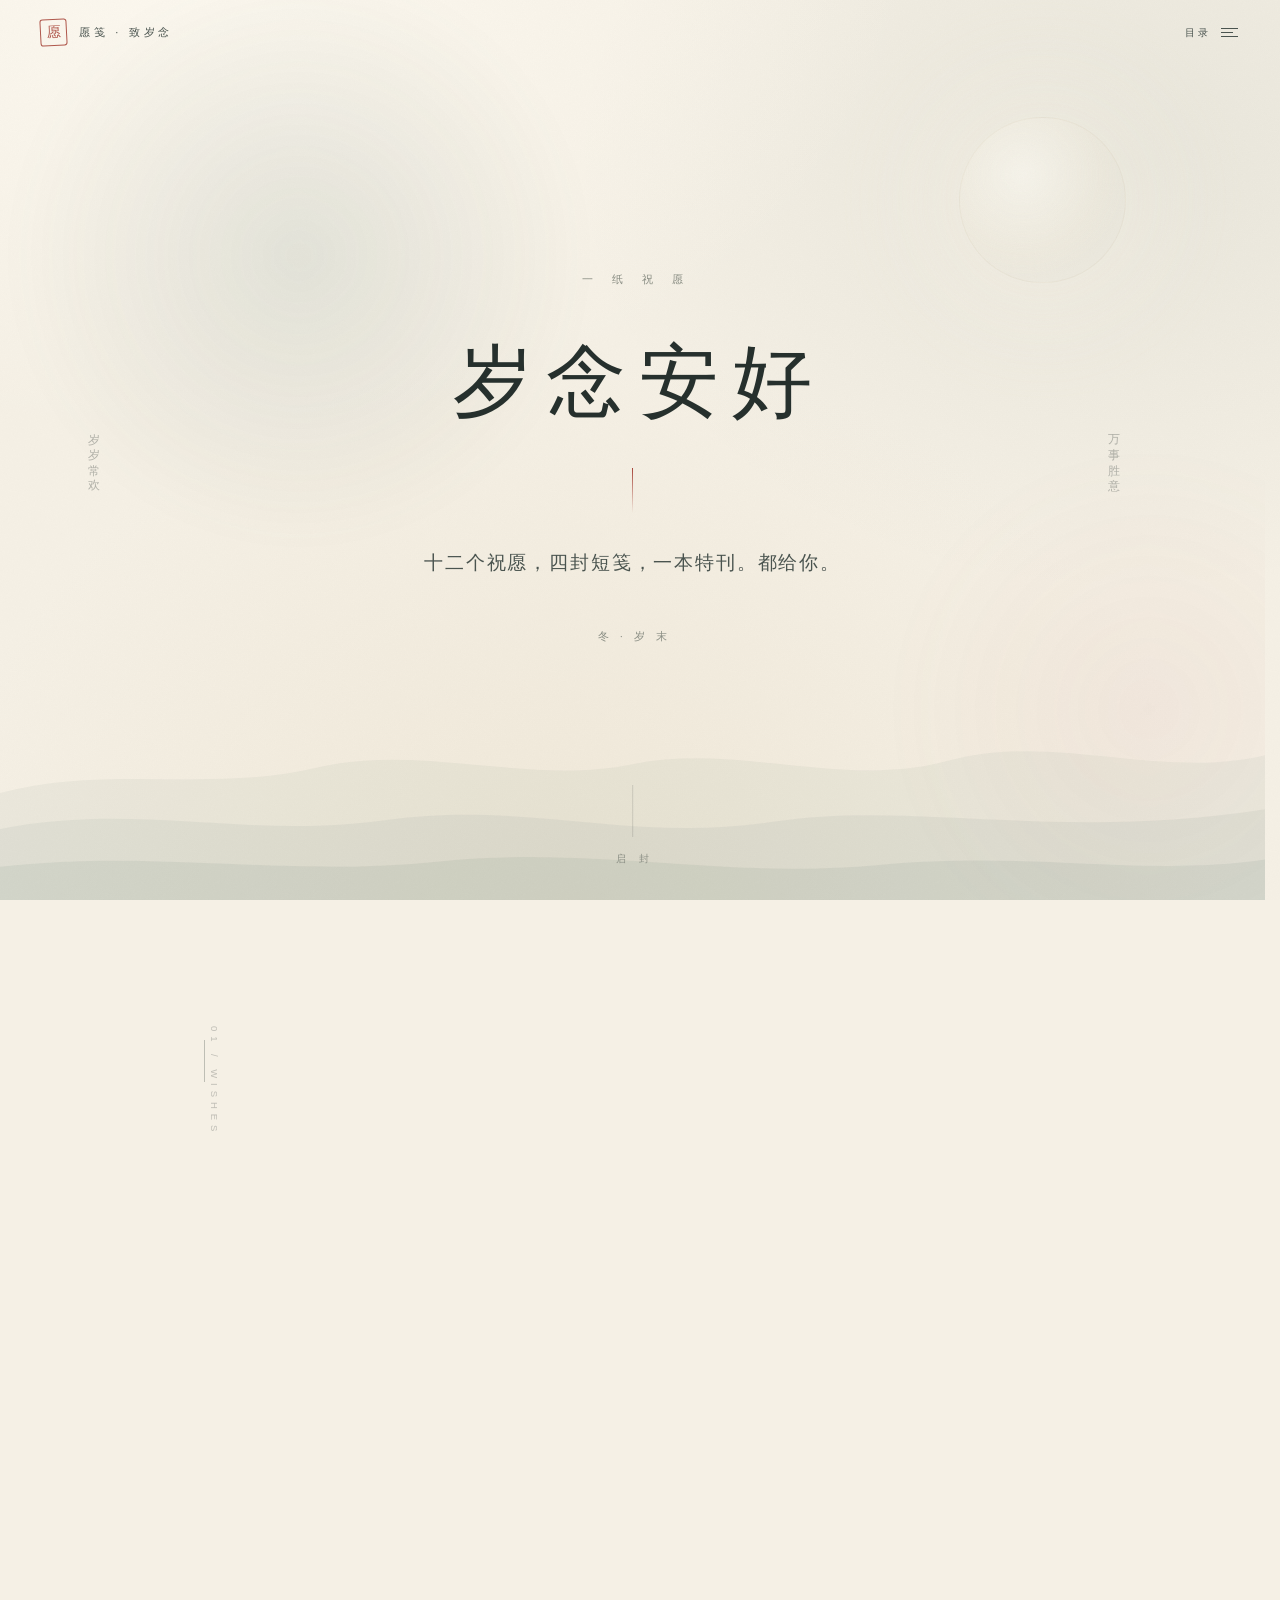
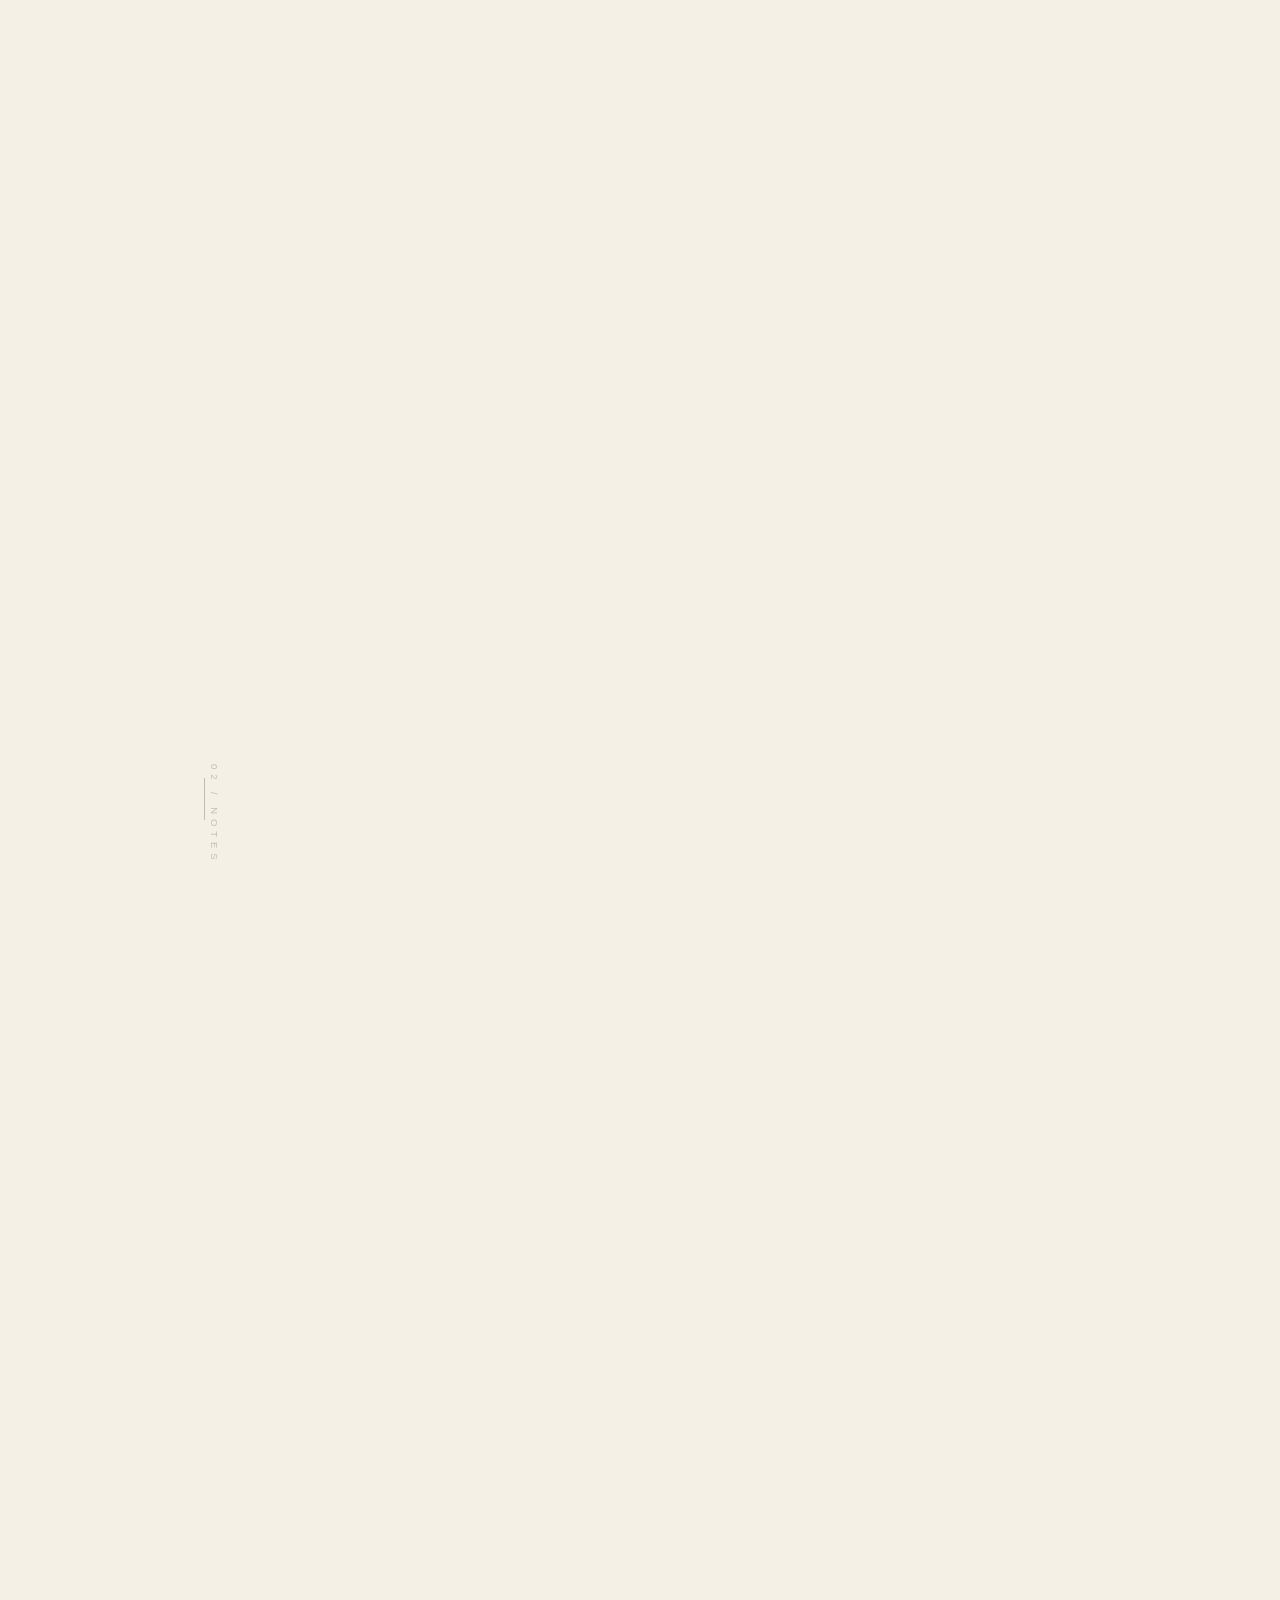
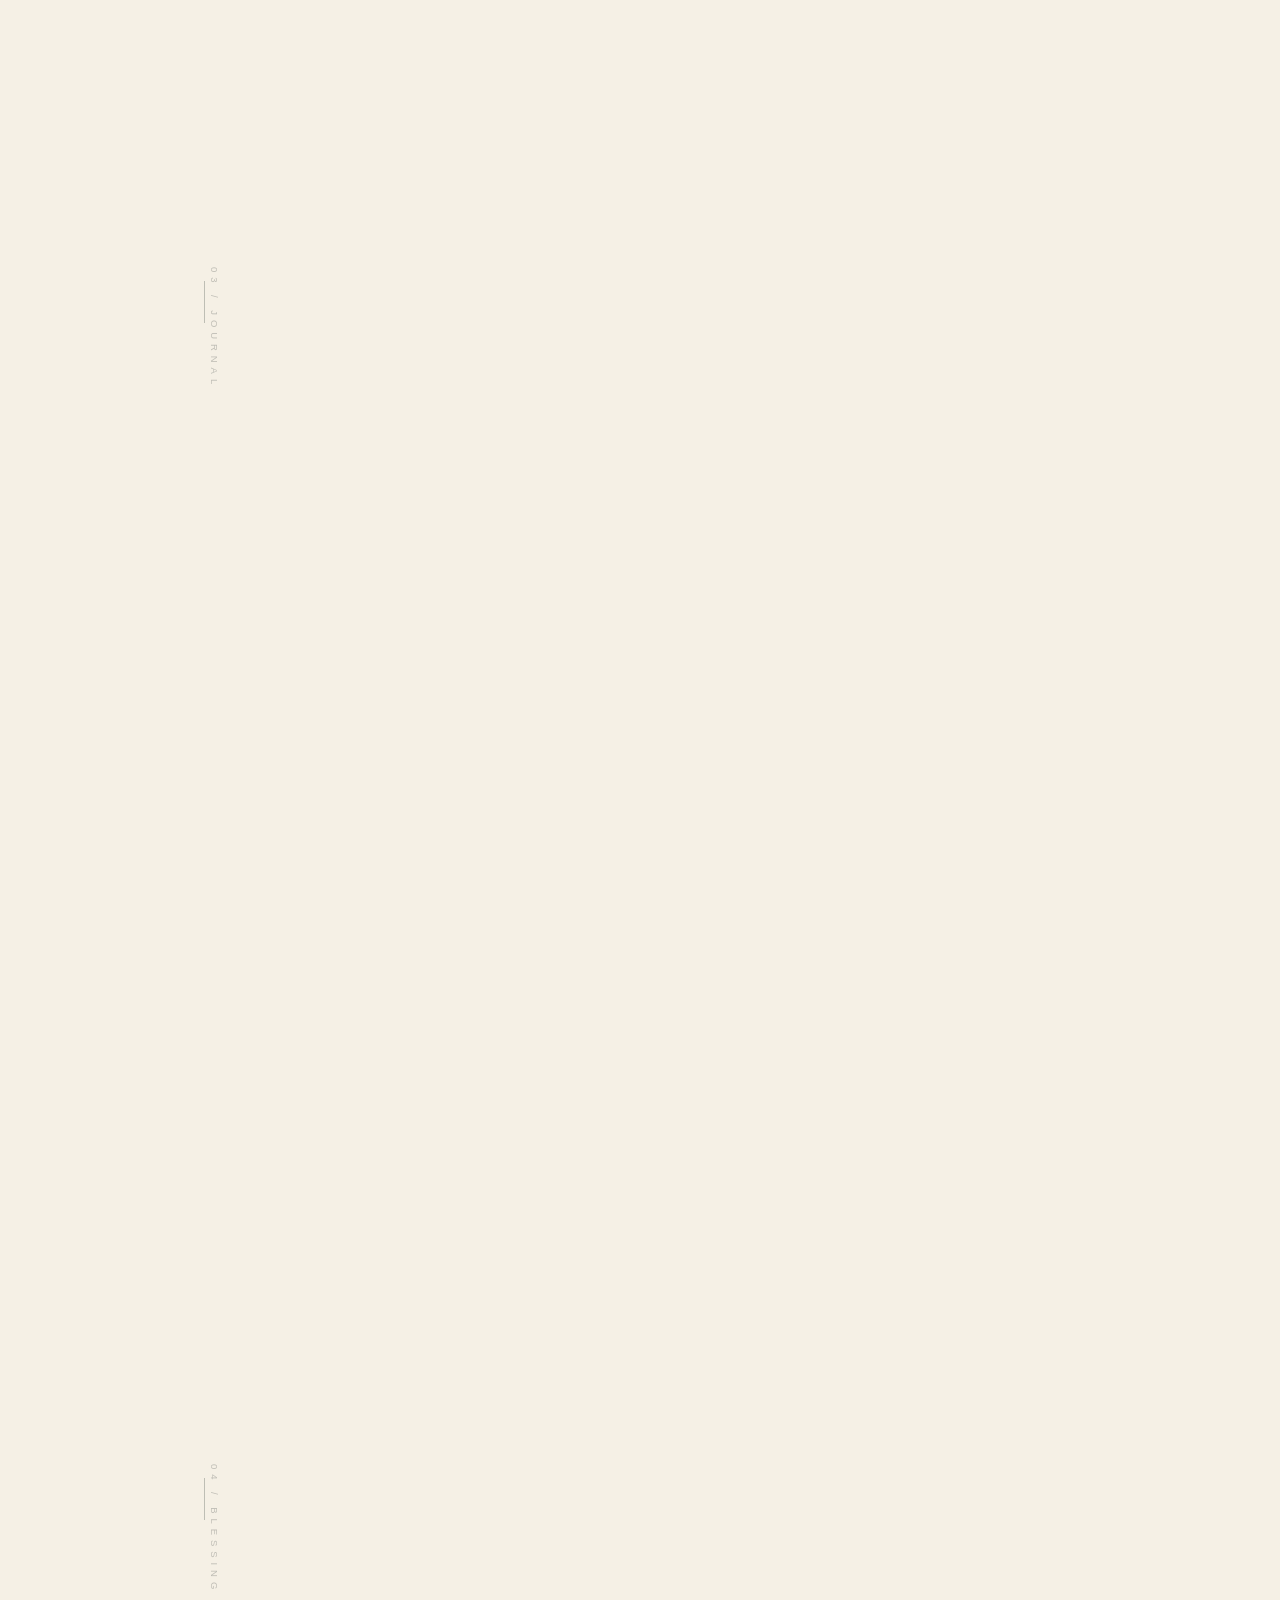
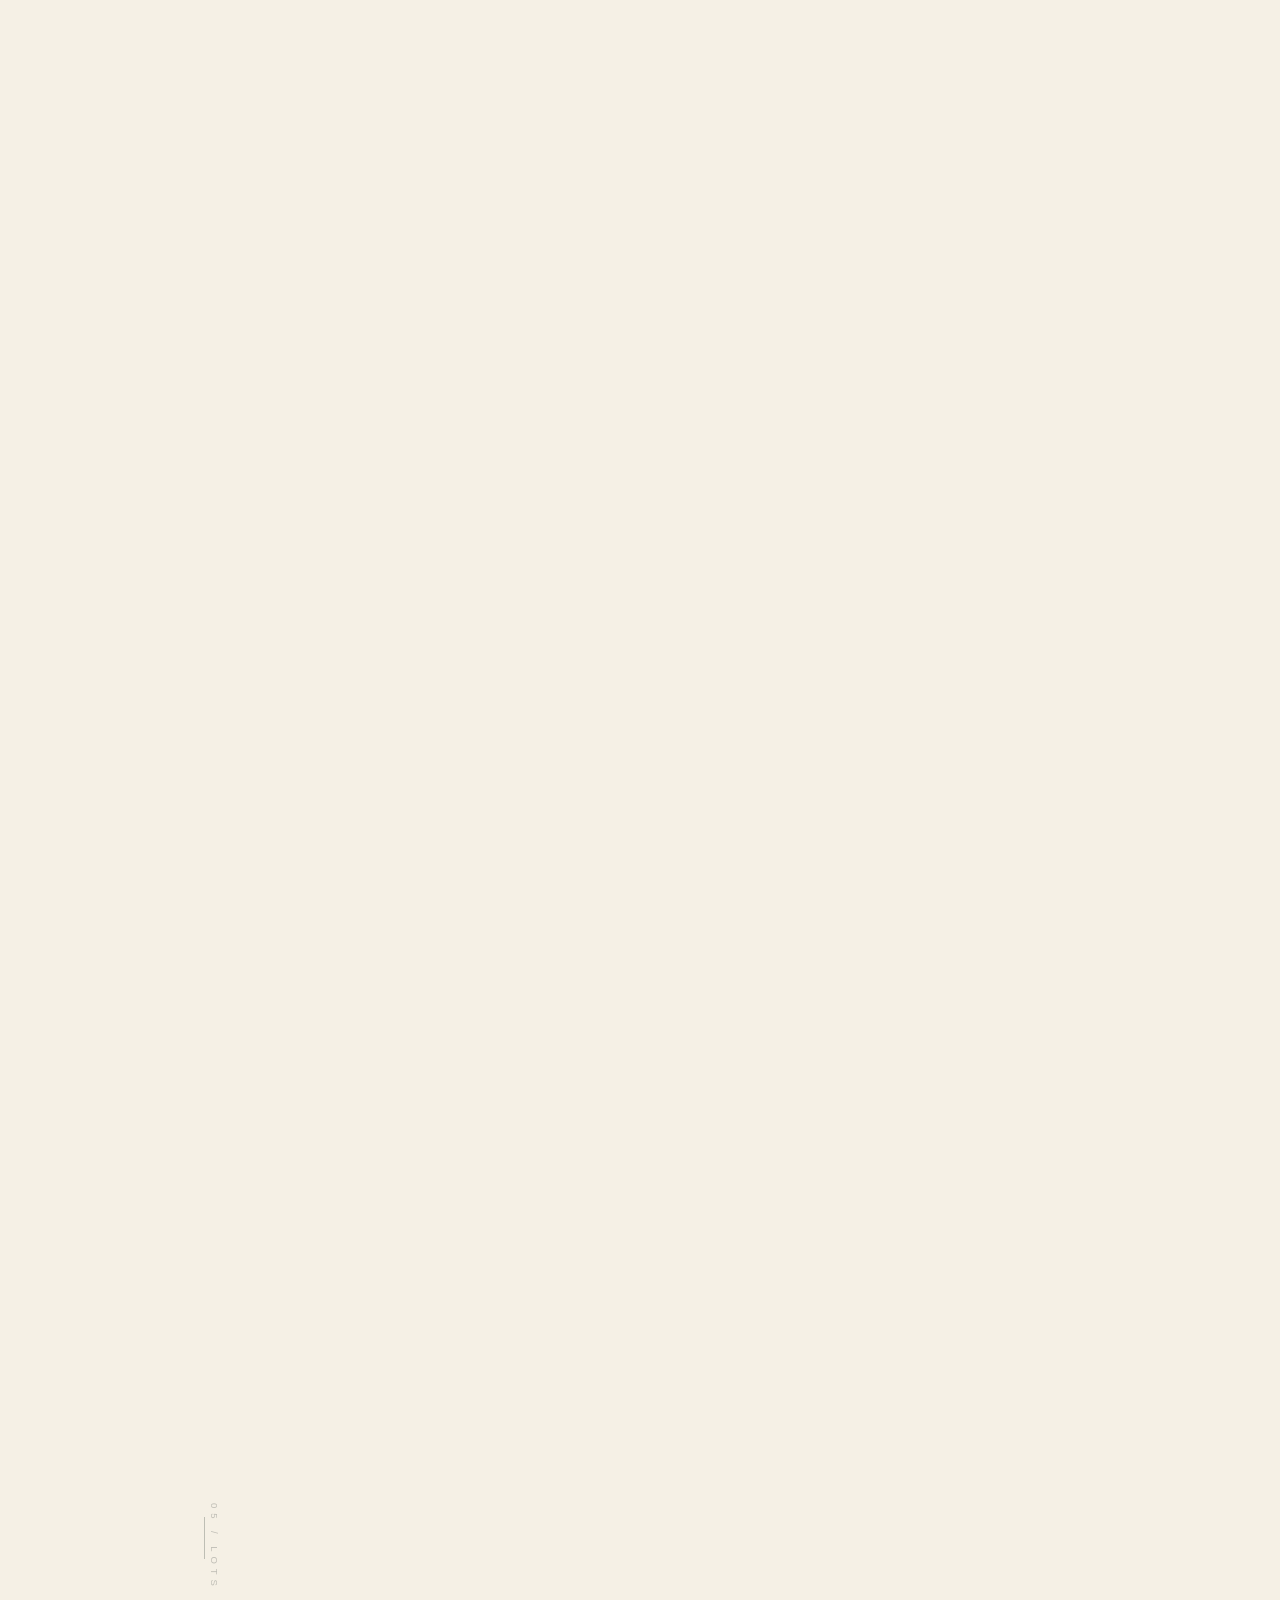
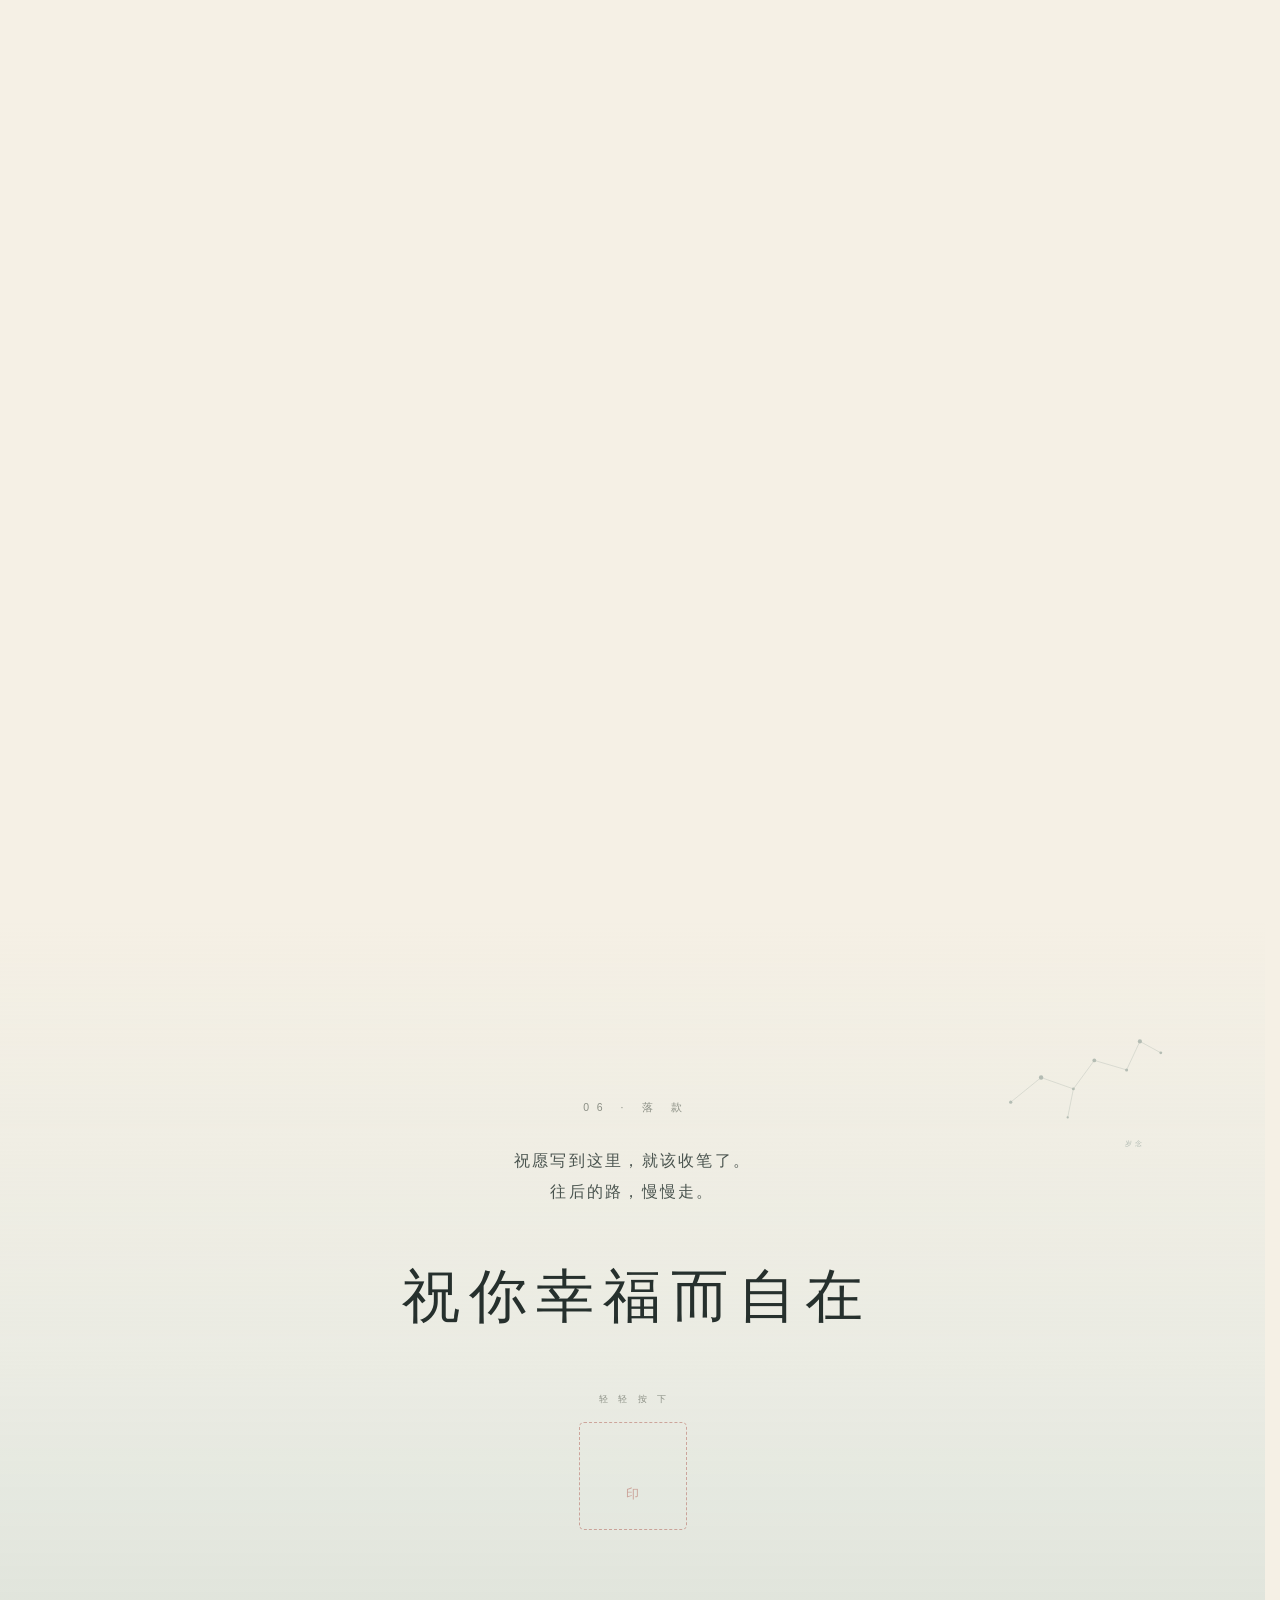
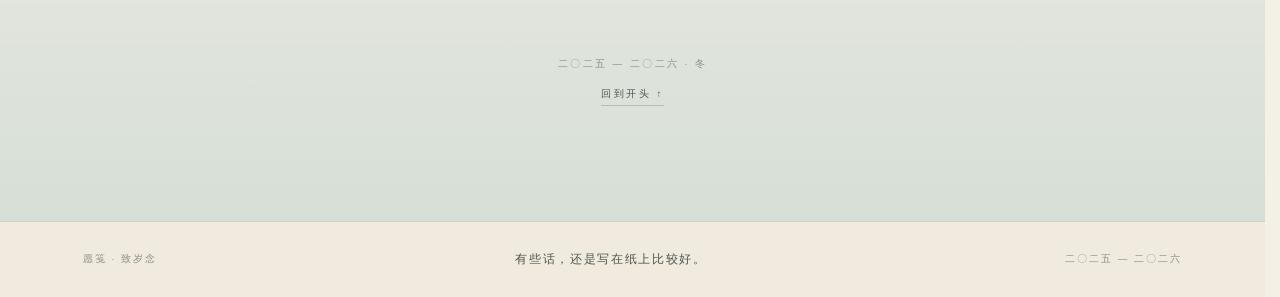
==== 愿笺-致岁念.html @ 55bdca4e "add 愿笺-致岁念.html" ====
<!DOCTYPE html>
<html lang="zh-CN">
<head>
<meta charset="utf-8">
<meta name="viewport" content="width=device-width, initial-scale=1">
<title>愿笺 · 致岁念</title>
<meta name="description" content="十二个祝愿，四封短笺，一本祝福特刊。写给岁念：祝你学习进步，祝你幸福而自在。">
<meta property="og:title" content="愿笺 · 致岁念">
<meta property="og:description" content="十二个祝愿，四封短笺，一本特刊。都给你。">
<meta property="og:type" content="website">
<meta name="robots" content="noindex, nofollow">
<meta name="theme-color" content="#f5f0e5">
<link rel="icon" href="data:image/svg+xml,%3Csvg xmlns='http://www.w3.org/2000/svg' viewBox='0 0 64 64'%3E%3Crect width='64' height='64' rx='6' fill='%23a8463a'/%3E%3Ctext x='32' y='44' font-family='KaiTi,serif' font-size='36' fill='%23f8eedd' text-anchor='middle'%3E%E6%84%BF%3C/text%3E%3C/svg%3E">
<style>
/* =========================================================
   回信 · 致岁念
   纸、墨、朱砂。无外部依赖，所有字体使用系统字体。
   ========================================================= */

:root{
  --paper:#f5f0e5;
  --paper-deep:#ece4d4;
  --paper-light:#fbf7ed;
  --ink:#26302d;
  --ink-soft:#4a544f;
  --ink-faint:#8b8f85;
  --line:rgba(38,48,45,.14);
  --jade:#3f5d56;
  --cinnabar:#a8463a;
  --gold:#a98b5c;

  --serif:"Songti SC","Noto Serif SC","Source Han Serif SC","Source Han Serif CN","STSong","SimSun",serif;
  --kai:"Kaiti SC","KaiTi","STKaiti","KaiTi_GB2312","Songti SC",serif;
  --latin:Georgia,"Times New Roman",serif;
  --sans:"PingFang SC","Hiragino Sans GB","Microsoft YaHei","Noto Sans SC",sans-serif;

  --ease:cubic-bezier(.22,.61,.36,1);
  --ease-out:cubic-bezier(.16,.84,.3,1);
}

*,*::before,*::after{box-sizing:border-box}

html{
  -webkit-text-size-adjust:100%;
  scroll-behavior:smooth;
  scrollbar-gutter:stable;
}

body{
  margin:0;
  background:var(--paper);
  color:var(--ink);
  font-family:var(--serif);
  font-size:16px;
  line-height:1.9;
  -webkit-font-smoothing:antialiased;
  -moz-osx-font-smoothing:grayscale;
  text-rendering:optimizeLegibility;
  overflow-x:hidden;
}

body::before{
  content:"";
  position:fixed;
  inset:0;
  z-index:-2;
  background:
    radial-gradient(1200px 800px at 15% -5%,#fcf8ef 0%,rgba(252,248,239,0) 60%),
    radial-gradient(900px 700px at 88% 18%,rgba(63,93,86,.07),rgba(63,93,86,0) 62%),
    radial-gradient(1000px 900px at 45% 105%,#efe7d7 0%,rgba(239,231,215,0) 66%),
    var(--paper);
}

::selection{background:rgba(168,70,58,.85);color:#fbf6ea}

img,svg{display:block;max-width:100%}
a{color:inherit}
button{font:inherit;color:inherit}

:focus-visible{
  outline:1px dashed var(--cinnabar);
  outline-offset:5px;
}

.sr-only{
  position:absolute!important;
  width:1px;height:1px;
  padding:0;margin:-1px;
  overflow:hidden;
  clip:rect(0 0 0 0);
  white-space:nowrap;
  border:0;
}

.skip{
  position:fixed;
  top:-100px;left:16px;
  z-index:200;
  padding:10px 16px;
  background:var(--ink);
  color:var(--paper);
  font-family:var(--sans);
  font-size:12px;
  letter-spacing:.2em;
  text-decoration:none;
  transition:top .3s;
}
.skip:focus{top:16px}

/* ---------- 纸张颗粒 ---------- */
.grain{
  position:fixed;
  inset:0;
  z-index:95;
  pointer-events:none;
  opacity:.045;
  mix-blend-mode:multiply;
  background-image:url("data:image/svg+xml,%3Csvg xmlns='http://www.w3.org/2000/svg' width='180' height='180'%3E%3Cfilter id='n'%3E%3CfeTurbulence type='fractalNoise' baseFrequency='.82' numOctaves='3' stitchTiles='stitch'/%3E%3CfeColorMatrix type='saturate' values='0'/%3E%3C/filter%3E%3Crect width='180' height='180' filter='url(%23n)' opacity='.6'/%3E%3C/svg%3E");
  background-size:180px 180px;
}

/* ---------- 顶部 ---------- */
.progress{
  position:fixed;
  top:0;left:0;right:0;
  height:2px;
  z-index:70;
  pointer-events:none;
}
.progress i{
  display:block;
  height:100%;
  background:var(--cinnabar);
  opacity:.72;
  transform:scaleX(0);
  transform-origin:0 50%;
  will-change:transform;
}

.topbar{
  position:fixed;
  top:0;left:0;right:0;
  z-index:60;
  display:flex;
  align-items:center;
  justify-content:space-between;
  gap:16px;
  padding:16px clamp(18px,4vw,40px);
  transition:background .45s var(--ease),box-shadow .45s var(--ease);
}
.topbar.is-scrolled{
  background:rgba(245,240,229,.78);
  -webkit-backdrop-filter:blur(10px) saturate(1.05);
  backdrop-filter:blur(10px) saturate(1.05);
  box-shadow:0 1px 0 rgba(38,48,45,.08);
}

.brand{
  display:flex;
  align-items:center;
  gap:12px;
  text-decoration:none;
  color:var(--ink);
}
.brand__seal{
  width:27px;height:27px;
  display:grid;place-items:center;
  border:1px solid var(--cinnabar);
  border-radius:3px;
  color:var(--cinnabar);
  font-family:var(--kai);
  font-size:14px;
  line-height:1;
  transform:rotate(-3deg);
  opacity:.9;
}
.brand__text{
  font-family:var(--sans);
  font-size:11px;
  letter-spacing:.34em;
  color:var(--ink-soft);
}

.menu-btn{
  appearance:none;
  display:flex;
  align-items:center;
  gap:10px;
  padding:7px 2px;
  border:0;
  background:none;
  cursor:pointer;
  font-family:var(--sans);
  font-size:10px;
  letter-spacing:.32em;
  text-indent:.32em;
  color:var(--ink-soft);
}
.menu-btn__lines{
  position:relative;
  display:block;
  width:17px;height:9px;
  border-top:1px solid currentColor;
  border-bottom:1px solid currentColor;
}
.menu-btn__lines::after{
  content:"";
  position:absolute;
  left:0;right:5px;top:3px;
  height:1px;
  background:currentColor;
}
.menu-btn:hover{color:var(--cinnabar)}

/* ---------- 右侧章节导航 ---------- */
.rail{
  position:fixed;
  right:clamp(18px,3vw,38px);
  top:50%;
  transform:translateY(-50%) translateX(10px);
  opacity:0;
  visibility:hidden;
  transition:opacity .55s var(--ease),visibility .55s var(--ease),transform .55s var(--ease);
  z-index:55;
  display:flex;
  flex-direction:column;
  align-items:flex-end;
  gap:1px;
}
.rail.is-visible{opacity:1;visibility:visible;transform:translateY(-50%)}
.rail a{
  display:flex;
  align-items:center;
  justify-content:flex-end;
  gap:10px;
  padding:6px 0;
  color:var(--ink-faint);
  text-decoration:none;
  transition:color .35s var(--ease);
}
.rail__label{
  font-family:var(--sans);
  font-size:10px;
  letter-spacing:.24em;
  opacity:0;
  transform:translateX(6px);
  transition:opacity .35s var(--ease),transform .35s var(--ease);
  white-space:nowrap;
}
.rail i{
  display:block;
  width:14px;height:1px;
  background:currentColor;
  opacity:.55;
  transition:width .4s var(--ease),opacity .4s;
}
.rail a:hover .rail__label,
.rail a[aria-current="true"] .rail__label{opacity:1;transform:none}
.rail a:hover i{width:22px}
.rail a[aria-current="true"]{color:var(--cinnabar)}
.rail a[aria-current="true"] i{width:28px;opacity:.95}

/* ---------- 滚动显现 ---------- */
.js .reveal{
  opacity:0;
  translate:0 22px;
  transition:opacity .95s var(--ease),translate .95s var(--ease);
  transition-delay:var(--delay,0s);
}
.js .reveal.is-in{opacity:1;translate:0 0}

/* ---------- 首屏 ---------- */
.hero{
  position:relative;
  min-height:100vh;
  min-height:100svh;
  display:flex;
  align-items:center;
  justify-content:center;
  padding:120px 24px 104px;
  overflow:hidden;
  isolation:isolate;
}
.hero__bg{
  position:absolute;
  inset:-10%;
  z-index:-3;
  background:
    radial-gradient(420px 420px at var(--mx,28%) var(--my,32%),rgba(63,93,86,.11),rgba(63,93,86,0) 70%),
    radial-gradient(380px 380px at 84% 74%,rgba(168,70,58,.05),rgba(168,70,58,0) 70%);
  filter:blur(10px);
  transition:background .4s ease-out;
  pointer-events:none;
}
.hero__moon{
  position:absolute;
  z-index:-2;
  top:13%;
  right:11%;
  width:clamp(110px,13vw,170px);
  aspect-ratio:1;
  border-radius:50%;
  border:1px solid rgba(169,139,92,.10);
  background:radial-gradient(circle at 38% 34%,rgba(255,253,246,.82),rgba(248,240,222,.28) 54%,rgba(248,240,222,0) 72%);
  box-shadow:0 0 110px 36px rgba(255,250,236,.32);
  opacity:.62;
  pointer-events:none;
}

.hero__mountains{
  position:absolute;
  left:0;right:0;bottom:-1px;
  z-index:-1;
  width:100%;
  height:clamp(230px,42vh,430px);
  pointer-events:none;
}
.hero__mountains path{vector-effect:non-scaling-stroke}

.hero__motes{
  position:absolute;
  inset:0;
  z-index:-1;
  pointer-events:none;
  overflow:hidden;
}
.mote{
  position:absolute;
  z-index:-1;
  border-radius:50%;
  background:rgba(63,93,86,.22);
  filter:blur(.6px);
  pointer-events:none;
  animation:floatMote linear infinite;
}
@keyframes floatMote{
  0%{transform:translate3d(0,0,0);opacity:0}
  12%{opacity:.7}
  88%{opacity:.5}
  100%{transform:translate3d(18px,-150px,0);opacity:0}
}

.hero__inner{
  position:relative;
  z-index:1;
  width:min(100%,920px);
  text-align:center;
}
.hero__kicker{
  margin:0 0 clamp(24px,4.4vh,40px);
  font-family:var(--sans);
  font-size:11px;
  letter-spacing:.72em;
  text-indent:.72em;
  color:var(--ink-faint);
  opacity:0;
  animation:fadeUp 1.1s var(--ease) .15s forwards;
}
.hero__title{
  margin:0;
  font-family:var(--serif);
  font-weight:400;
  font-size:clamp(44px,7.4vw,80px);
  line-height:1.32;
  letter-spacing:.16em;
  text-indent:.16em;
  color:var(--ink);
}
.hero__title .char{
  display:inline-block;
  opacity:0;
  transform:translateY(18px);
  filter:blur(9px);
  animation:charIn 1.25s var(--ease) forwards;
  animation-delay:calc(.36s + var(--i) * .1s);
}
@keyframes charIn{
  to{opacity:1;transform:none;filter:blur(0)}
}
.hero__rule{
  width:1px;
  height:clamp(30px,5vh,48px);
  margin:clamp(20px,3.6vh,32px) auto;
  background:linear-gradient(180deg,var(--cinnabar),rgba(168,70,58,0));
  opacity:0;
  animation:fadeIn 1s var(--ease) .95s forwards;
}
.hero__sub{
  margin:0;
  font-family:var(--kai);
  font-size:clamp(15px,1.65vw,18.5px);
  line-height:2;
  letter-spacing:.1em;
  color:var(--ink-soft);
  opacity:0;
  animation:fadeUp 1.2s var(--ease) 1.1s forwards;
}
.hero__meta{
  margin:clamp(28px,5vh,46px) 0 0;
  font-family:var(--latin);
  font-size:10.5px;
  letter-spacing:.42em;
  text-indent:.42em;
  color:var(--ink-faint);
  opacity:0;
  animation:fadeIn 1.2s var(--ease) 1.4s forwards;
}
@keyframes fadeIn{to{opacity:1}}
@keyframes fadeUp{
  from{opacity:0;transform:translateY(14px)}
  to{opacity:1;transform:none}
}

.hero__side{
  position:absolute;
  top:50%;
  transform:translateY(-50%);
  z-index:0;
  writing-mode:vertical-rl;
  font-family:var(--kai);
  font-size:12px;
  letter-spacing:.52em;
  color:rgba(38,48,45,.32);
  user-select:none;
  pointer-events:none;
}
.hero__side--l{left:clamp(22px,5.5vw,84px)}
.hero__side--r{right:clamp(22px,10vw,170px)}

.hero__scroll{
  position:absolute;
  left:50%;
  bottom:clamp(20px,3.6vh,36px);
  transform:translateX(-50%);
  display:flex;
  flex-direction:column;
  align-items:center;
  gap:13px;
  color:var(--ink-faint);
  text-decoration:none;
  font-family:var(--sans);
  font-size:9.5px;
  letter-spacing:.5em;
  text-indent:.5em;
  opacity:0;
  animation:fadeIn 1.2s var(--ease) 1.8s forwards;
}
.hero__scroll i{
  position:relative;
  display:block;
  width:1px;
  height:52px;
  background:rgba(38,48,45,.14);
  overflow:hidden;
}
.hero__scroll i::after{
  content:"";
  position:absolute;
  left:0;
  top:-45%;
  width:100%;
  height:45%;
  background:linear-gradient(180deg,rgba(168,70,58,0),var(--cinnabar));
  animation:scrollLine 2.8s var(--ease) 2.2s infinite;
}
@keyframes scrollLine{
  0%{top:-45%}
  70%,100%{top:110%}
}

/* ---------- 章节 ---------- */
.chapter{
  position:relative;
  padding:clamp(92px,14vh,164px) 24px;
  scroll-margin-top:20px;
}
.chapter__inner{
  position:relative;
  width:min(100%,650px);
  margin:0 auto;
}
.chapter__inner--wide{width:min(100%,760px)}

.chapter__head{
  position:relative;
  display:flex;
  align-items:baseline;
  gap:15px;
  margin:0 0 clamp(30px,5vh,50px);
  padding-top:17px;
  border-top:1px solid var(--line);
}
.chapter__no{
  font-family:var(--latin);
  font-size:11px;
  letter-spacing:.26em;
  color:var(--cinnabar);
  transform:translateY(-1px);
}
.chapter__title{
  margin:0;
  font-size:clamp(24px,3vw,32px);
  font-weight:400;
  letter-spacing:.26em;
  line-height:1.2;
}
.chapter__en{
  margin-left:auto;
  font-family:var(--latin);
  font-size:9px;
  letter-spacing:.34em;
  text-transform:uppercase;
  color:var(--ink-faint);
  white-space:nowrap;
  padding-left:12px;
}

.chapter__side{
  position:absolute;
  left:-104px;
  top:0;
  writing-mode:vertical-rl;
  font-family:var(--sans);
  font-size:9.5px;
  letter-spacing:.52em;
  color:rgba(38,48,45,.26);
  pointer-events:none;
}
.chapter__side::after{
  content:"";
  display:block;
  width:1px;height:42px;
  margin:14px auto 0;
  background:currentColor;
}

/* ---------- 正文 ---------- */
.prose{
  font-size:clamp(16px,1.55vw,17.5px);
  line-height:2.2;
  letter-spacing:.025em;
  color:#39433f;
}
.prose p{margin:0 0 1.5em}
.prose p:last-child{margin-bottom:0}

.lead{
  margin:0 0 1.65em!important;
  font-family:var(--kai);
  font-size:clamp(20px,2.3vw,23px);
  line-height:1.95;
  letter-spacing:.07em;
  color:var(--ink);
}
.lead::before{
  content:"";
  display:inline-block;
  width:1px;height:15px;
  margin-right:14px;
  vertical-align:-2px;
  background:var(--cinnabar);
  opacity:.72;
}

.pull{
  position:relative;
  max-width:520px;
  margin:clamp(46px,7.5vh,72px) auto;
  padding-top:30px;
  text-align:center;
  font-family:var(--kai);
  font-size:clamp(19px,2.3vw,24px);
  line-height:2.05;
  letter-spacing:.09em;
  color:#2e3a36;
}
.pull::before{
  content:"";
  position:absolute;
  top:0;left:50%;
  width:26px;height:1px;
  transform:translateX(-50%);
  background:var(--cinnabar);
  opacity:.65;
}
.pull cite{
  display:block;
  margin-top:14px;
  font-style:normal;
  font-family:var(--sans);
  font-size:9.5px;
  letter-spacing:.34em;
  color:var(--ink-faint);
}

/* ---------- 信封 ---------- */
.letters__hint{
  margin:clamp(38px,6vh,54px) 0 20px;
  text-align:center;
  font-family:var(--kai);
  font-size:13px;
  letter-spacing:.22em;
  color:var(--ink-faint);
}
.envelopes{
  display:grid;
  grid-template-columns:repeat(2,minmax(0,1fr));
  gap:clamp(16px,2.4vw,26px);
}
.env{
  position:relative;
  aspect-ratio:1.24;
  perspective:1000px;
  transform:rotate(var(--rot,0deg));
  transition:transform .6s var(--ease);
  isolation:isolate;
}
.env:nth-child(odd){--rot:-.65deg}
.env:nth-child(even){--rot:.55deg}
.env:hover{transform:rotate(0deg) translateY(-3px)}
.js .env.reveal{
  transition:opacity .95s var(--ease),translate .95s var(--ease),transform .6s var(--ease);
}

.env__body{
  position:absolute;
  inset:0;
  overflow:hidden;
  border:1px solid rgba(124,104,72,.3);
  border-radius:2px;
  background:linear-gradient(155deg,#f8f2e4 0%,#f1e7d3 55%,#e9dcc4 100%);
  box-shadow:
    0 1px 0 rgba(255,255,255,.75) inset,
    0 20px 32px -28px rgba(60,48,30,.8);
}

.env__flap{
  position:absolute;
  inset:0 0 auto 0;
  height:63%;
  z-index:3;
  border-radius:2px 2px 0 0;
  background:linear-gradient(168deg,#f7efdc 0%,#ecdfc6 100%);
  clip-path:polygon(0 0,100% 0,50% 97%);
  transform-origin:50% 0;
  transition:transform .85s var(--ease),opacity .55s var(--ease);
  backface-visibility:hidden;
  filter:drop-shadow(0 1px 0 rgba(255,255,255,.55));
}
.env__flap::after{
  content:"";
  position:absolute;
  inset:0;
  background:linear-gradient(180deg,rgba(255,255,255,.18),rgba(120,95,60,.08));
}
.env.is-open .env__flap{
  transform:rotateX(-174deg);
  opacity:.85;
  z-index:1;
}

.env__wax{
  position:absolute;
  left:50%;
  top:83%;
  z-index:2;
  width:33px;height:33px;
  display:grid;
  place-items:center;
  transform:translate(-50%,-50%);
  border-radius:50%;
  background:radial-gradient(circle at 34% 28%,#bd5c4e,#a24337 58%,#7f2f28 100%);
  box-shadow:
    0 2px 5px rgba(60,20,15,.35),
    inset 0 0 0 2px rgba(255,240,225,.18),
    inset 0 0 10px rgba(80,20,15,.35);
  color:rgba(255,245,235,.85);
  font-family:var(--kai);
  font-size:12px;
  transition:opacity .4s var(--ease);
}
.env.is-open .env__wax{opacity:0}

.env__front{
  position:absolute;
  inset:0;
  z-index:4;
  pointer-events:none;
  transition:opacity .35s var(--ease);
}
.env__date{
  position:absolute;
  left:17px;
  bottom:15px;
  font-size:12px;
  letter-spacing:.32em;
  color:rgba(60,50,35,.6);
}
.env__hint{
  position:absolute;
  right:17px;
  bottom:16px;
  display:flex;
  align-items:center;
  gap:7px;
  font-family:var(--sans);
  font-size:8.5px;
  letter-spacing:.3em;
  color:rgba(60,50,35,.44);
}
.env__hint::after{
  content:"";
  display:block;
  width:14px;height:1px;
  background:currentColor;
}
.env.is-open .env__front{opacity:0}

.env__letter{
  position:absolute;
  inset:0;
  z-index:2;
  display:flex;
  flex-direction:column;
  justify-content:center;
  overflow:hidden;
  padding:clamp(18px,2.4vw,24px);
  background:linear-gradient(172deg,#fdfaf0 0%,#f8f0de 100%);
  transform:translateY(102%);
  transition:transform .85s var(--ease);
}
.env__letter::before{
  content:"";
  position:absolute;
  left:0;top:0;bottom:0;
  width:2px;
  background:rgba(168,70,58,.16);
}
.env.is-open .env__letter{transform:none;z-index:5}

.env__letterDate{
  position:absolute;
  left:clamp(18px,2.4vw,24px);
  top:clamp(16px,2.2vw,22px);
  display:block;
  font-size:10.5px;
  letter-spacing:.3em;
  color:var(--cinnabar);
}
.env__letter p{
  margin:0;
  font-family:var(--kai);
  font-size:clamp(13px,1.4vw,14.5px);
  line-height:2;
  letter-spacing:.02em;
  color:#3b352b;
}
.env__letterSign{
  position:absolute;
  right:clamp(18px,2.4vw,24px);
  bottom:12px;
  font-family:var(--kai);
  font-size:9.5px;
  letter-spacing:.2em;
  color:rgba(90,75,50,.4);
}
.env__hit{
  position:absolute;
  inset:0;
  z-index:7;
  padding:0;
  border:0;
  border-radius:2px;
  background:transparent;
  cursor:pointer;
}
.env__hit:focus-visible{outline:1px dashed var(--cinnabar);outline-offset:4px}

/* ---------- 校刊翻页 ---------- */
.journal{
  position:relative;
  margin-top:clamp(40px,7vh,60px);
}
.journal__stage{
  position:relative;
  width:min(100%,440px);
  margin:0 auto;
  aspect-ratio:.79;
  perspective:1600px;
  cursor:pointer;
}
.jpage{
  position:absolute;
  inset:0;
  display:flex;
  flex-direction:column;
  padding:clamp(26px,4vw,40px);
  border:1px solid rgba(120,100,70,.25);
  background:linear-gradient(170deg,#fbf6ea 0%,#f4ecdb 100%);
  box-shadow:
    0 1px 0 rgba(255,255,255,.8) inset,
    0 34px 55px -46px rgba(50,40,25,.85);
  transform:translateY(calc(var(--d,0) * 7px)) scale(calc(1 - var(--d,0) * .008));
  transition:transform .85s var(--ease),opacity .5s var(--ease);
  will-change:transform;
}
.jpage:nth-child(1){--d:0;z-index:14}
.jpage:nth-child(2){--d:1;z-index:13}
.jpage:nth-child(3){--d:2;z-index:12}
.jpage:nth-child(4){--d:3;z-index:11}
.jpage:nth-child(5){--d:4;z-index:10}

.jpage.is-past{
  transform:translateX(-11%) rotate(-3deg);
  opacity:0;
  pointer-events:none;
}

.jpage__mark{
  position:absolute;
  right:7%;
  bottom:12%;
  z-index:0;
  writing-mode:vertical-rl;
  font-family:var(--kai);
  font-size:clamp(80px,10vw,110px);
  line-height:1;
  color:var(--jade);
  opacity:.045;
  pointer-events:none;
}
.jpage__kicker{
  font-family:var(--sans);
  font-size:9px;
  letter-spacing:.34em;
  color:var(--cinnabar);
  text-indent:.34em;
}
.jpage__title{
  margin:clamp(16px,3vh,28px) 0 0;
  font-size:clamp(20px,2.5vw,27px);
  font-weight:400;
  line-height:1.6;
  letter-spacing:.14em;
}
.jpage__body{
  margin:18px 0 0;
  font-family:var(--kai);
  font-size:clamp(13px,1.45vw,15px);
  line-height:2.05;
  letter-spacing:.02em;
  color:#4a4438;
}
.jpage__body p{margin:0 0 1em}
.jpage__body p:last-child{margin-bottom:0}
.jpage__poem{
  margin:clamp(18px,3vh,28px) 0 0!important;
  font-family:var(--kai);
  font-size:clamp(15px,1.7vw,18px);
  line-height:2.4;
  letter-spacing:.06em;
  text-align:center;
  color:#3b352b;
}
.jpage__sign{
  margin-top:14px!important;
  text-align:right;
  font-family:var(--sans);
  font-size:10px;
  letter-spacing:.18em;
  color:var(--ink-faint);
}
.jpage__foot{
  display:flex;
  align-items:flex-end;
  justify-content:space-between;
  gap:12px;
  margin-top:auto;
  padding-top:12px;
  border-top:1px solid rgba(38,48,45,.12);
  font-family:var(--latin);
  font-size:9.5px;
  letter-spacing:.26em;
  color:var(--ink-faint);
}

.jpage--cover{
  align-items:center;
  justify-content:center;
  text-align:center;
  background:linear-gradient(158deg,#f8f1e0 0%,#eee2c9 100%);
}
.jpage--cover::before{
  content:"";
  position:absolute;
  inset:12px;
  border:1px solid rgba(120,100,70,.16);
  pointer-events:none;
}
.jpage__coverKicker{
  font-family:var(--sans);
  font-size:9px;
  letter-spacing:.4em;
  text-indent:.4em;
  color:rgba(60,50,35,.5);
}
.jpage__coverTitle{
  margin:22px 0;
  writing-mode:vertical-rl;
  font-size:clamp(46px,7.4vw,66px);
  line-height:1.05;
  letter-spacing:.28em;
  color:#2b3531;
}
.jpage__coverMeta{
  font-family:var(--latin);
  font-size:9.5px;
  letter-spacing:.3em;
  color:rgba(60,50,35,.45);
}
.jpage__seal{
  position:absolute;
  right:9%;
  bottom:9%;
  width:42px;height:42px;
  display:grid;
  place-items:center;
  border:2px solid rgba(168,70,58,.55);
  border-radius:4px;
  color:rgba(168,70,58,.75);
  font-family:var(--kai);
  font-size:17px;
  writing-mode:vertical-rl;
  transform:rotate(7deg);
}

.journal__ctrl{
  display:flex;
  align-items:center;
  justify-content:center;
  gap:clamp(16px,4vw,30px);
  margin-top:22px;
}
.jbtn{
  appearance:none;
  display:flex;
  align-items:center;
  gap:7px;
  padding:7px 2px;
  border:0;
  background:none;
  cursor:pointer;
  font-family:var(--sans);
  font-size:9.5px;
  letter-spacing:.26em;
  color:var(--ink-soft);
  transition:color .3s;
}
.jbtn:hover:not(:disabled){color:var(--cinnabar)}
.jbtn:disabled{opacity:.28;cursor:default}
.jcount{
  min-width:62px;
  text-align:center;
  font-family:var(--latin);
  font-size:10px;
  letter-spacing:.26em;
  color:var(--ink-faint);
}
.journal__hint{
  margin:30px 0 0;
  text-align:center;
  font-family:var(--kai);
  font-size:11.5px;
  letter-spacing:.18em;
  color:var(--ink-faint);
}

/* ---------- 抽签 ---------- */
.draw{
  display:flex;
  flex-direction:column;
  align-items:center;
  margin-top:clamp(26px,4vh,40px);
}
.draw__stage{
  position:relative;
  width:min(100%,340px);
  height:500px;
  margin:0 auto;
}
.tube{
  position:absolute;
  left:50%;
  bottom:0;
  z-index:2;
  width:116px;
  height:168px;
  transform:translateX(-50%);
  transform-origin:50% 100%;
}
.tube.is-shaking{animation:shakeTube .5s ease-in-out}
@keyframes shakeTube{
  0%,100%{transform:translateX(-50%) rotate(0)}
  20%{transform:translateX(-50%) rotate(-3.2deg)}
  40%{transform:translateX(-50%) rotate(3deg)}
  60%{transform:translateX(-50%) rotate(-2.2deg)}
  80%{transform:translateX(-50%) rotate(1.6deg)}
}
.tube__body{
  position:absolute;
  inset:0;
  border-radius:9px 9px 13px 13px;
  background:linear-gradient(90deg,#8c7350 0%,#c6ad84 17%,#dcc7a1 42%,#b39a72 78%,#87704c 100%);
  box-shadow:
    inset 0 -20px 28px rgba(80,55,25,.26),
    inset 0 10px 18px rgba(255,245,220,.22),
    0 28px 36px -28px rgba(60,40,20,.9);
}
.tube__body::after{
  content:"";
  position:absolute;
  inset:9px;
  border:1px solid rgba(90,65,35,.16);
  border-radius:6px;
}
.tube__rim{
  position:absolute;
  left:-5px;right:-5px;top:-8px;
  height:16px;
  z-index:3;
  border-radius:50%;
  background:linear-gradient(180deg,#6f5434,#a18054 55%,#c2a577);
  box-shadow:0 2px 3px rgba(60,40,20,.5),inset 0 1px 0 rgba(255,240,210,.35);
}
.tube__mouth{
  position:absolute;
  left:2px;right:2px;top:-4px;
  height:9px;
  z-index:4;
  border-radius:50%;
  background:#46311c;
  opacity:.75;
}
.tube__slips{
  position:absolute;
  left:50%;
  bottom:calc(100% - 10px);
  z-index:4;
  display:flex;
  align-items:flex-end;
  gap:3px;
  transform:translateX(-50%);
}
.tube__slips i{
  display:block;
  width:8px;
  height:40px;
  border:1px solid rgba(120,95,60,.35);
  border-radius:2px 2px 0 0;
  background:linear-gradient(180deg,#fdf8ea,#eadfc6);
  transform-origin:50% 100%;
}
.tube__slips i:nth-child(1){height:32px;transform:rotate(-4deg)}
.tube__slips i:nth-child(2){height:44px;transform:rotate(-1.5deg)}
.tube__slips i:nth-child(3){height:37px;transform:rotate(1deg)}
.tube__slips i:nth-child(4){height:47px;transform:rotate(3deg)}
.tube__slips i:nth-child(5){height:34px;transform:rotate(5deg)}
.tube__label{
  position:absolute;
  left:50%;
  top:35%;
  z-index:5;
  width:30px;
  height:66px;
  display:grid;
  place-items:center;
  transform:translateX(-50%);
  border:1px solid rgba(120,95,60,.3);
  background:rgba(250,243,228,.86);
  color:#6b5638;
  font-family:var(--kai);
  font-size:13px;
  letter-spacing:.18em;
  writing-mode:vertical-rl;
}

.slip{
  position:absolute;
  left:50%;
  bottom:150px;
  z-index:6;
  width:72px;
  height:320px;
  opacity:0;
  transform:translate(-50%,74px);
  transition:transform 1.05s var(--ease-out),opacity .45s var(--ease);
  pointer-events:none;
  filter:drop-shadow(0 22px 24px rgba(60,45,25,.16));
}
.slip.is-out{opacity:1;transform:translate(-50%,0) rotate(-1.6deg)}
.slip__paper{
  position:absolute;
  inset:0;
  display:flex;
  align-items:center;
  justify-content:center;
  padding:18px 8px 38px;
  border:1px solid rgba(120,100,70,.3);
  background:linear-gradient(100deg,#fdf8ea 0%,#f2e7d0 100%);
}
.slip__text{
  height:auto;
  max-height:100%;
  writing-mode:vertical-rl;
  white-space:nowrap;
  font-family:var(--kai);
  font-size:15px;
  line-height:1.4;
  letter-spacing:.1em;
  color:#3c352a;
  text-align:start;
}
.slip__seal{
  position:absolute;
  left:50%;
  bottom:9px;
  display:grid;
  place-items:center;
  width:20px;height:20px;
  transform:translateX(-50%);
  border:1px solid rgba(168,70,58,.55);
  border-radius:2px;
  color:rgba(168,70,58,.8);
  font-family:var(--kai);
  font-size:10px;
}
.slip.is-final .slip__paper{border-color:rgba(168,70,58,.45)}

.draw__btn{
  appearance:none;
  margin-top:2px;
  padding:12px 28px;
  border:1px solid rgba(168,70,58,.42);
  border-radius:2px;
  background:rgba(255,252,244,.35);
  color:var(--cinnabar);
  cursor:pointer;
  font-family:var(--sans);
  font-size:10.5px;
  letter-spacing:.42em;
  text-indent:.42em;
  transition:background .4s var(--ease),color .4s var(--ease),border-color .4s,opacity .4s;
}
.draw__btn:hover:not(:disabled){
  background:var(--cinnabar);
  border-color:var(--cinnabar);
  color:#faf4e6;
}
.draw__btn:disabled{
  opacity:.4;
  cursor:default;
  color:var(--ink-faint);
  border-color:var(--line);
  background:none;
}
.draw__meta{
  display:flex;
  flex-direction:column;
  align-items:center;
  gap:10px;
  margin-top:17px;
}
.draw__dots{display:flex;gap:6px}
.draw__dots i{
  display:block;
  width:5px;height:5px;
  border-radius:50%;
  background:rgba(38,48,45,.16);
  transition:background .4s;
}
.draw__dots i.is-on{background:var(--cinnabar)}
.draw__count{
  font-family:var(--latin);
  font-size:9.5px;
  letter-spacing:.28em;
  color:var(--ink-faint);
}
.draw__done{
  margin:14px 0 0;
  font-family:var(--kai);
  font-size:14px;
  letter-spacing:.12em;
  color:var(--ink-soft);
  opacity:0;
  transition:opacity .6s var(--ease);
}
.draw__done.is-visible{opacity:1}

/* ---------- 这封信 ---------- */
.letter{
  position:relative;
  margin-top:clamp(40px,7vh,62px);
  padding:clamp(28px,5vw,56px) clamp(24px,5.4vw,62px) clamp(28px,4vw,44px);
  border:1px solid rgba(116,96,64,.32);
  background:
    radial-gradient(120% 80% at 0% 0%,rgba(120,95,60,.045),rgba(120,95,60,0) 60%),
    linear-gradient(168deg,#fffdf6 0%,#fbf4e6 58%,#f7eeda 100%);
  box-shadow:
    0 1px 0 rgba(255,255,255,.9) inset,
    2px 3px 0 -1px #f0e6d2,
    4px 6px 0 -2px #e8dcc4,
    0 40px 60px -50px rgba(60,45,25,.8);
  transform:rotate(-.22deg);
}
.letter::before{
  content:"";
  position:absolute;
  left:clamp(14px,2.8vw,30px);
  top:0;bottom:0;
  width:1px;
  background:rgba(168,70,58,.17);
  pointer-events:none;
}
.letter::after{
  content:"";
  position:absolute;
  inset:0;
  pointer-events:none;
  box-shadow:inset 0 0 60px rgba(120,95,60,.04);
}
.letter__meta{
  display:flex;
  align-items:baseline;
  justify-content:space-between;
  gap:14px;
  padding-bottom:16px;
  border-bottom:1px solid rgba(124,104,72,.18);
  font-family:var(--sans);
  font-size:9.5px;
  letter-spacing:.32em;
  color:var(--ink-faint);
  text-indent:.32em;
}
.letter__body{
  margin-top:clamp(24px,4vw,34px);
  font-size:clamp(15.5px,1.55vw,17px);
  line-height:2.18;
  letter-spacing:.025em;
  color:#37322a;
}
.letter__body p{margin:0 0 1.12em}
.letter__salut{
  margin-bottom:1.1em!important;
  font-family:var(--kai);
  font-size:clamp(19px,2.1vw,22px);
  letter-spacing:.14em;
  color:var(--ink);
}
.letter__wish{
  margin-top:1.9em!important;
  margin-bottom:0!important;
  font-family:var(--kai);
  font-size:clamp(20px,2.3vw,25px);
  line-height:1.8;
  letter-spacing:.13em;
  color:var(--ink);
}
.letter__name{
  margin:1.5em 0 0!important;
  text-align:right;
  font-family:var(--kai);
  font-size:16px;
  line-height:2;
  letter-spacing:.16em;
  color:#4a4438;
}
.letter__name span{
  font-family:var(--latin);
  font-size:9px;
  letter-spacing:.3em;
  color:var(--ink-faint);
}
.letter__ps{
  margin:2em 0 0!important;
  padding-top:1.1em;
  border-top:1px dashed rgba(124,104,72,.26);
  font-family:var(--kai);
  font-size:13px;
  line-height:1.95;
  letter-spacing:.03em;
  color:#5a5346;
}
.letter__psTag{
  margin-right:7px;
  font-family:var(--latin);
  font-size:10px;
  letter-spacing:.16em;
  color:var(--cinnabar);
}
.letter__tools{
  display:flex;
  justify-content:flex-end;
  margin-top:clamp(26px,4vw,36px);
}
.printBtn{
  appearance:none;
  padding:8px 2px;
  border:0;
  border-bottom:1px solid rgba(38,48,45,.22);
  background:none;
  cursor:pointer;
  font-family:var(--sans);
  font-size:9.5px;
  letter-spacing:.26em;
  color:var(--ink-soft);
  transition:color .35s,border-color .35s;
}
.printBtn:hover{color:var(--cinnabar);border-color:rgba(168,70,58,.5)}

/* ---------- 愿笺 ---------- */
.wish-grid{
  display:grid;
  grid-template-columns:repeat(4,minmax(0,1fr));
  gap:clamp(12px,1.7vw,17px);
  margin-top:clamp(38px,6vh,54px);
  perspective:1400px;
}
.wishcard{
  position:relative;
  display:block;
  aspect-ratio:.76;
  padding:0;
  border:0;
  background:none;
  cursor:pointer;
  text-align:left;
  transition:translate .4s var(--ease);
  -webkit-tap-highlight-color:transparent;
}
.wishcard:hover{translate:0 -4px}
.wishcard:focus-visible{outline:1px dashed var(--cinnabar);outline-offset:4px}
.wishcard__inner{
  position:absolute;
  inset:0;
  display:block;
  transform-style:preserve-3d;
  transition:transform .8s var(--ease);
}
.wishcard.is-flipped .wishcard__inner{transform:rotateY(180deg)}

.wishcard__face{
  position:absolute;
  inset:0;
  display:flex;
  flex-direction:column;
  padding:clamp(12px,1.6vw,17px);
  border:1px solid rgba(120,100,70,.28);
  background:linear-gradient(165deg,#fbf6ea 0%,#f3ead8 100%);
  box-shadow:
    0 1px 0 rgba(255,255,255,.82) inset,
    0 18px 28px -26px rgba(60,45,25,.72);
  backface-visibility:hidden;
  -webkit-backface-visibility:hidden;
  overflow:hidden;
  transition:box-shadow .4s var(--ease);
}
.wishcard:hover .wishcard__face{
  box-shadow:
    0 1px 0 rgba(255,255,255,.9) inset,
    0 26px 34px -28px rgba(60,45,25,.8);
}

.wishcard__front{
  align-items:center;
  justify-content:space-between;
  background:
    radial-gradient(120% 80% at 22% 0%,rgba(255,255,255,.5),rgba(255,255,255,0) 62%),
    linear-gradient(165deg,#fbf6ea 0%,#f2e8d5 100%);
}
.wishcard__front::after{
  content:"";
  position:absolute;
  inset:8px;
  border:1px solid rgba(120,100,70,.12);
  pointer-events:none;
}
.wishcard__no{
  align-self:flex-start;
  font-family:var(--latin);
  font-size:8.5px;
  letter-spacing:.22em;
  color:var(--ink-faint);
}
.wishcard__theme{
  writing-mode:vertical-rl;
  font-family:var(--kai);
  font-size:clamp(24px,2.6vw,30px);
  line-height:1.08;
  letter-spacing:.18em;
  color:var(--ink);
}
.wishcard__mark{
  align-self:flex-end;
  display:grid;
  place-items:center;
  width:20px;
  height:20px;
  border:1px solid rgba(168,70,58,.42);
  border-radius:2px;
  color:rgba(168,70,58,.68);
  font-family:var(--kai);
  font-size:10px;
  line-height:1;
}

.wishcard__back{
  transform:rotateY(180deg);
  align-items:center;
  justify-content:center;
  gap:11px;
  text-align:center;
  background:linear-gradient(165deg,#fdf8ec 0%,#f7ead2 100%);
}
.wishcard__back::before{
  content:"";
  position:absolute;
  inset:8px;
  border:1px solid rgba(168,70,58,.14);
  pointer-events:none;
}
.wishcard__backTheme{
  font-family:var(--sans);
  font-size:9px;
  letter-spacing:.3em;
  text-indent:.3em;
  color:var(--cinnabar);
}
.wishcard__text{
  font-family:var(--kai);
  font-size:clamp(12.5px,1.35vw,14px);
  line-height:1.95;
  letter-spacing:.03em;
  color:#3b352b;
}
.wishcard__seal{
  display:grid;
  place-items:center;
  width:18px;
  height:18px;
  border:1px solid rgba(168,70,58,.4);
  border-radius:2px;
  color:rgba(168,70,58,.62);
  font-family:var(--kai);
  font-size:9px;
  line-height:1;
}

.wish-meta{
  display:flex;
  flex-direction:column;
  align-items:center;
  gap:12px;
  margin-top:26px;
}
.wish-count{
  font-family:var(--latin);
  font-size:9.5px;
  letter-spacing:.26em;
  color:var(--ink-faint);
}
.wish-dots{
  display:flex;
  flex-wrap:wrap;
  justify-content:center;
  gap:6px;
}
.wish-dots i{
  display:block;
  width:5px;
  height:5px;
  border-radius:50%;
  background:rgba(38,48,45,.16);
  transition:background .4s;
}
.wish-dots i.is-on{background:var(--cinnabar)}
.wish-actions{
  display:flex;
  align-items:center;
  gap:26px;
  margin-top:4px;
}
.wish-btn{
  appearance:none;
  padding:5px 0;
  border:0;
  border-bottom:1px solid rgba(38,48,45,.22);
  background:none;
  cursor:pointer;
  font-family:var(--sans);
  font-size:9.5px;
  letter-spacing:.24em;
  color:var(--ink-soft);
  transition:color .35s,border-color .35s,opacity .35s;
}
.wish-btn:hover:not(:disabled){color:var(--cinnabar);border-color:rgba(168,70,58,.5)}
.wish-btn:disabled{opacity:.3;cursor:default}
.wish-done{
  margin:18px 0 0;
  text-align:center;
  font-family:var(--kai);
  font-size:14px;
  letter-spacing:.12em;
  color:var(--ink-soft);
  opacity:0;
  transition:opacity .7s var(--ease);
}
.wish-done.is-visible{opacity:1}
.wish-grid.is-busy{pointer-events:none}

.js .wish-grid .wishcard{opacity:0}
.js .wish-grid.is-in .wishcard{
  animation:cardIn .6s var(--ease) both;
  animation-delay:calc(var(--i,0) * 45ms);
}
@keyframes cardIn{
  from{opacity:0;transform:translateY(12px)}
  to{opacity:1;transform:none}
}

/* ---------- 落款 ---------- */
.end{
  position:relative;
  min-height:100vh;
  min-height:100svh;
  display:grid;
  place-items:center;
  padding:clamp(96px,14vh,150px) 24px 64px;
  overflow:hidden;
  isolation:isolate;
  scroll-margin-top:0;
}
.end__bg{
  position:absolute;
  inset:0;
  z-index:-3;
  background:linear-gradient(180deg,rgba(245,240,229,0) 0%,rgba(219,229,224,.42) 52%,rgba(190,208,202,.55) 100%);
}
.end__snow{
  position:absolute;
  inset:0;
  z-index:-2;
  width:100%;
  height:100%;
  pointer-events:none;
}
.end__constellation{
  position:absolute;
  top:10%;
  right:7%;
  z-index:-1;
  width:min(190px,22vw);
  opacity:.34;
  pointer-events:none;
}
.end__inner{
  position:relative;
  z-index:1;
  width:min(100%,840px);
  text-align:center;
}
.end__kicker{
  margin:0;
  font-family:var(--sans);
  font-size:10.5px;
  letter-spacing:.72em;
  text-indent:.72em;
  color:var(--ink-faint);
}
.end__note{
  margin:clamp(20px,3.4vh,28px) 0 0;
  font-family:var(--kai);
  font-size:clamp(14px,1.5vw,16px);
  letter-spacing:.14em;
  color:var(--ink-soft);
}
.end__bless{
  margin:clamp(30px,5vh,48px) 0 0;
  font-size:clamp(31px,5.6vw,58px);
  font-weight:400;
  line-height:1.55;
  letter-spacing:.16em;
  text-indent:.16em;
  color:var(--ink);
}
.js .end__bless .char{
  display:inline-block;
  opacity:0;
  transform:translateY(14px);
  filter:blur(7px);
}
.end.is-in .end__bless .char{
  animation:charIn 1.15s var(--ease) forwards;
  animation-delay:calc(.1s + var(--i) * .09s);
}

.end__stamp{
  display:flex;
  flex-direction:column;
  align-items:center;
  gap:14px;
  margin-top:clamp(34px,5.5vh,52px);
}
.end__hint{
  margin:0;
  font-family:var(--sans);
  font-size:9px;
  letter-spacing:.42em;
  text-indent:.42em;
  color:var(--ink-faint);
  transition:opacity .5s var(--ease),transform .5s var(--ease);
}
.end.is-stamped .end__hint{opacity:0;transform:translateY(-4px)}

.sealBtn{
  position:relative;
  width:108px;height:108px;
  padding:0;
  border:0;
  background:none;
  cursor:pointer;
  -webkit-tap-highlight-color:transparent;
}
.sealBtn__box{
  position:absolute;
  inset:0;
  display:grid;
  place-items:center;
  border:1px dashed rgba(168,70,58,.42);
  border-radius:5px;
  transition:opacity .5s var(--ease),transform .5s var(--ease);
}
.sealBtn__box::after{
  content:"印";
  writing-mode:vertical-rl;
  font-family:var(--kai);
  font-size:13px;
  color:rgba(168,70,58,.42);
}
.sealBtn__seal{
  position:absolute;
  inset:0;
  display:grid;
  place-items:center;
  border-radius:5px;
  background:
    radial-gradient(circle at 30% 24%,rgba(255,255,255,.18),rgba(255,255,255,0) 45%),
    radial-gradient(circle at 70% 80%,rgba(80,20,15,.22),rgba(80,20,15,0) 55%),
    linear-gradient(145deg,#b8574a 0%,#a24337 48%,#8a342b 100%);
  box-shadow:
    0 8px 16px rgba(90,30,25,.22),
    inset 0 0 0 3px rgba(250,240,225,.45),
    inset 0 0 0 5px rgba(140,53,44,.9);
  opacity:0;
  transform:scale(2.1) rotate(-16deg);
  filter:drop-shadow(0 7px 10px rgba(90,30,25,.22));
  transition:opacity .25s ease;
}
.sealBtn__seal svg{
  display:block;
  width:100%;
  height:100%;
}
.sealBtn__ring{
  position:absolute;
  inset:-14px;
  border:2px solid rgba(168,70,58,.6);
  border-radius:50%;
  opacity:0;
  pointer-events:none;
}
.sealBtn.is-stamped .sealBtn__box{opacity:0;transform:scale(1.08)}
.sealBtn.is-stamped .sealBtn__seal{
  opacity:1;
  animation:stampIn .6s cubic-bezier(.2,.85,.3,1.25) forwards;
}
.sealBtn.is-stamped .sealBtn__ring{animation:ringOut .9s var(--ease) forwards}
@keyframes stampIn{
  0%{opacity:0;transform:scale(2.2) rotate(-18deg)}
  55%{opacity:1;transform:scale(.94) rotate(-5deg)}
  100%{opacity:1;transform:scale(1) rotate(-7deg)}
}
@keyframes ringOut{
  0%{opacity:.55;transform:scale(.72)}
  100%{opacity:0;transform:scale(1.5)}
}
.sealBtn:hover .sealBtn__seal{opacity:.14;transform:scale(1.02) rotate(-7deg)}

.end__sign{
  display:flex;
  align-items:center;
  gap:14px;
  margin-top:6px;
  min-height:26px;
  opacity:0;
  transform:translateY(6px);
  transition:opacity .8s var(--ease) .35s,transform .8s var(--ease) .35s;
}
.end.is-stamped .end__sign{opacity:1;transform:none}
.end__name{
  font-family:var(--kai);
  font-size:17px;
  letter-spacing:.18em;
  color:var(--ink);
}
.end__dot{
  width:3px;height:3px;
  border-radius:50%;
  background:var(--cinnabar);
  opacity:.6;
}
.end__date{
  font-family:var(--latin);
  font-size:10px;
  letter-spacing:.26em;
  color:var(--ink-faint);
}
.end__foot{
  display:flex;
  flex-direction:column;
  align-items:center;
  gap:12px;
  margin-top:clamp(46px,8vh,76px);
  font-family:var(--sans);
  font-size:9.5px;
  letter-spacing:.26em;
  color:var(--ink-faint);
}
.end__back{
  padding-bottom:2px;
  color:var(--ink-soft);
  text-decoration:none;
  border-bottom:1px solid rgba(38,48,45,.2);
  transition:color .3s,border-color .3s;
}
.end__back:hover{color:var(--cinnabar);border-color:rgba(168,70,58,.5)}

/* ---------- 页脚 ---------- */
.footer{
  padding:26px clamp(18px,4vw,40px);
  border-top:1px solid var(--line);
  background:rgba(236,228,212,.45);
}
.footer__inner{
  display:flex;
  align-items:center;
  justify-content:space-between;
  gap:18px;
  width:min(100%,1100px);
  margin:0 auto;
  font-family:var(--sans);
  font-size:9.5px;
  letter-spacing:.22em;
  color:var(--ink-faint);
}
.footer__note{
  font-family:var(--kai);
  font-size:12px;
  letter-spacing:.14em;
  color:var(--ink-soft);
}

/* ---------- 目录 ---------- */
.index{
  position:fixed;
  inset:0;
  z-index:80;
  display:grid;
  place-items:center;
  padding:24px;
  background:
    radial-gradient(700px 600px at 20% 0%,#fcf8ef,rgba(252,248,239,0) 65%),
    linear-gradient(155deg,#f8f3e8 0%,#efe7d6 100%);
  opacity:0;
  visibility:hidden;
  transition:opacity .5s var(--ease),visibility .5s;
}
.index.is-open{opacity:1;visibility:visible}
.index__inner{
  position:relative;
  width:min(100%,520px);
}
.index__kicker{
  margin:0;
  font-family:var(--sans);
  font-size:10px;
  letter-spacing:.6em;
  text-indent:.6em;
  color:var(--ink-faint);
}
.index ol{
  margin:22px 0 0;
  padding:0;
  list-style:none;
}
.index li{border-bottom:1px solid var(--line)}
.index a{
  display:flex;
  align-items:baseline;
  gap:18px;
  padding:14px 4px;
  color:var(--ink);
  text-decoration:none;
}
.index a span{
  width:26px;
  flex:none;
  font-family:var(--latin);
  font-size:10px;
  letter-spacing:.18em;
  color:var(--cinnabar);
}
.index a strong{
  font-weight:400;
  font-size:clamp(21px,3vw,26px);
  letter-spacing:.16em;
  transition:transform .35s var(--ease),color .35s;
}
.index a em{
  margin-left:auto;
  font-style:normal;
  font-family:var(--kai);
  font-size:11.5px;
  letter-spacing:.08em;
  color:var(--ink-faint);
  opacity:.36;
  transform:translateX(0);
  transition:opacity .35s,transform .35s,color .35s;
}
.index a:hover strong{transform:translateX(5px);color:var(--cinnabar)}
.index a:hover em{opacity:1;color:var(--cinnabar);transform:none}
.index__close{
  position:fixed;
  top:clamp(18px,4vw,36px);
  right:clamp(18px,4vw,40px);
  z-index:2;
  padding:8px;
  border:0;
  background:none;
  cursor:pointer;
  font-family:var(--sans);
  font-size:10px;
  letter-spacing:.3em;
  color:var(--ink-soft);
}
.index__close:hover{color:var(--cinnabar)}
body.is-locked{overflow:hidden}

/* ---------- 响应式 ---------- */
@media (max-width:1180px){
  .rail{display:none}
}
@media (max-width:1080px){
  .chapter__side{display:none}
}
@media (max-width:860px){
  .hero__side{display:none}
  .hero__moon{top:8%;right:8%;opacity:.75}
}
@media (max-width:720px){
  body{font-size:15.5px}
  .hero{padding:110px 20px 96px}
  .hero__title{font-size:clamp(38px,11vw,52px);letter-spacing:.12em;text-indent:.12em}
  .hero__kicker{letter-spacing:.55em;text-indent:.55em;font-size:10px}
  .hero__sub{font-size:14.5px;letter-spacing:.06em}
  .hero__meta{font-size:9.5px;letter-spacing:.3em}
  .hero__moon{display:none}
  .hero__mountains{height:240px;opacity:.85}
  .hero__scroll i{height:40px}

  .chapter{padding:82px 20px}
  .chapter__head{gap:11px;padding-top:14px}
  .chapter__title{font-size:24px;letter-spacing:.2em}
  .chapter__no{font-size:10px}
  .chapter__en{display:none}
  .lead{font-size:20px}
  .lead::before{width:16px;margin-right:10px}
  .pull{font-size:19px}

  .envelopes{grid-template-columns:1fr;gap:16px}
  .env{aspect-ratio:1.4}
  .env__letter p{font-size:13.5px}

  .wish-grid{grid-template-columns:repeat(2,minmax(0,1fr));gap:12px}
  .wishcard{aspect-ratio:.82}
  .wishcard__theme{font-size:25px}
  .wishcard__text{font-size:13px}
  .wish-meta{margin-top:22px}

  .journal__stage{width:100%;aspect-ratio:.78}
  .jpage{padding:26px 24px}
  .jpage__title{font-size:22px}
  .jpage__body{font-size:13.5px}
  .jpage__coverTitle{font-size:52px}

  .draw__stage{height:480px}
  .slip{width:66px;height:320px;bottom:142px}
  .slip__text{font-size:14.5px;letter-spacing:.09em}
  .tube{width:106px;height:156px}

  .end{padding:100px 20px 56px}
  .end__bless{font-size:clamp(28px,8.4vw,40px);letter-spacing:.1em;text-indent:.1em}
  .end__constellation{width:130px;top:6%;right:2%;opacity:.24}
  .sealBtn{width:96px;height:96px}

  .footer__inner{flex-direction:column;gap:8px;text-align:center}
  .footer__note{font-size:11.5px}
}
@media (max-width:400px){
  .hero__title{font-size:38px}
  .chapter__title{font-size:22px}
  .envelopes{gap:14px}
  .jpage__coverTitle{font-size:46px}
  .end__bless{font-size:27px}
}

/* ---------- 减少动态 ---------- */
@media (prefers-reduced-motion:reduce){
  html{scroll-behavior:auto}
  *,*::before,*::after{
    animation-duration:.001ms!important;
    animation-delay:0ms!important;
    transition-duration:.001ms!important;
    transition-delay:0ms!important;
  }
  .js .reveal{opacity:1;translate:0 0}
  .js .wish-grid .wishcard{opacity:1}
  .js .end__bless .char{opacity:1;transform:none;filter:none}
  .hero__title .char{opacity:1;transform:none;filter:none}
  .hero__kicker,.hero__sub,.hero__meta,.hero__rule,.hero__scroll{opacity:1}
  .mote{display:none}
}

/* ---------- 打印：只留这封信 ---------- */
@media print{
  @page{margin:18mm}
  body{background:#fff;color:#000}
  body::before,.grain,.topbar,.rail,.progress,.index,.hero,.end,.footer,
  .chapter:not(#blessing),.letter__tools,.chapter__side{display:none!important}
  .chapter{padding:0!important}
  .chapter__inner{width:100%;max-width:none}
  #blessing .chapter__head,#blessing .lead,#blessing .prose{display:none!important}
  #blessing .reveal,.letter{opacity:1!important;translate:0 0!important;transform:none!important;filter:none!important}
  .letter{
    margin:0;padding:0;border:0;background:#fff;box-shadow:none;
    transform:none;
  }
  .letter::before,.letter::after{display:none}
  .letter__body{font-size:11.5pt;line-height:1.9;color:#000}
  .letter__meta{border-color:#bbb;color:#555}
  .letter__name{color:#000}
}

</style>
<script>document.documentElement.classList.add('js');</script>
</head>
<body>

<a class="skip" href="#wishes">跳到正文</a>
<div class="grain" aria-hidden="true"></div>
<div class="progress" aria-hidden="true"><i id="progressBar"></i></div>

<header class="topbar" id="topbar">
  <a class="brand" href="#hero" aria-label="回到开头">
    <span class="brand__seal" aria-hidden="true">愿</span>
    <span class="brand__text">愿笺 · 致岁念</span>
  </a>
  <button class="menu-btn" id="menuBtn" type="button" aria-expanded="false" aria-controls="index">
    目录
    <span class="menu-btn__lines" aria-hidden="true"></span>
  </button>
</header>

<nav class="rail" id="rail" aria-label="章节导航">
  <a href="#hero" data-nav="hero"><span class="rail__label">序</span><i></i></a>
  <a href="#wishes" data-nav="wishes"><span class="rail__label">愿笺</span><i></i></a>
  <a href="#notes" data-nav="notes"><span class="rail__label">短笺</span><i></i></a>
  <a href="#journal" data-nav="journal"><span class="rail__label">校刊</span><i></i></a>
  <a href="#blessing" data-nav="blessing"><span class="rail__label">祝词</span><i></i></a>
  <a href="#lots" data-nav="lots"><span class="rail__label">抽签</span><i></i></a>
  <a href="#end" data-nav="end"><span class="rail__label">落款</span><i></i></a>
</nav>

<div class="index" id="index" role="dialog" aria-modal="true" aria-label="目录" aria-hidden="true">
  <button class="index__close" id="indexClose" type="button">关 闭</button>
  <div class="index__inner">
    <p class="index__kicker">目 录</p>
    <ol>
      <li><a href="#wishes"><span>01</span><strong>愿笺</strong><em>十二张</em></a></li>
      <li><a href="#notes"><span>02</span><strong>短笺</strong><em>四封</em></a></li>
      <li><a href="#journal"><span>03</span><strong>校刊</strong><em>祝福特刊</em></a></li>
      <li><a href="#blessing"><span>04</span><strong>祝词</strong><em>见字如晤</em></a></li>
      <li><a href="#lots"><span>05</span><strong>抽签</strong><em>今日签</em></a></li>
      <li><a href="#end"><span>06</span><strong>落款</strong><em>祝你自在</em></a></li>
    </ol>
  </div>
</div>

<main id="main">

  <!-- ============ 首屏 ============ -->
  <section class="hero" id="hero" data-section>
    <div class="hero__bg" id="heroBg" aria-hidden="true"></div>
    <div class="hero__moon" aria-hidden="true"></div>
    <div class="hero__motes" id="motes" aria-hidden="true"></div>

    <svg class="hero__mountains" viewBox="0 0 1440 420" preserveAspectRatio="none" aria-hidden="true">
      <path d="M0,300 C120,268 240,300 360,272 C480,244 600,292 720,268 C840,244 960,296 1080,264 C1200,232 1320,286 1440,258 L1440,420 L0,420 Z" fill="#3f5d56" opacity=".05"/>
      <path d="M0,340 C160,310 280,352 440,330 C600,308 720,356 880,332 C1040,308 1200,354 1440,318 L1440,420 L0,420 Z" fill="#3f5d56" opacity=".065"/>
      <path d="M0,382 C180,362 320,394 500,376 C680,358 820,396 1000,380 C1180,364 1300,394 1440,374 L1440,420 L0,420 Z" fill="#3f5d56" opacity=".075"/>
    </svg>

    <p class="hero__side hero__side--l" aria-hidden="true">岁 岁 常 欢</p>
    <p class="hero__side hero__side--r" aria-hidden="true">万 事 胜 意</p>

    <div class="hero__inner">
      <p class="hero__kicker">一 纸 祝 愿</p>
      <h1 class="hero__title" id="heroTitle">岁念安好</h1>
      <div class="hero__rule" aria-hidden="true"></div>
      <p class="hero__sub">十二个祝愿，四封短笺，一本特刊。都给你。</p>
      <p class="hero__meta">冬 · 岁 末</p>
    </div>

    <a class="hero__scroll" href="#wishes">
      <i aria-hidden="true"></i>
      <span>启 封</span>
    </a>
  </section>

  <!-- ============ 01 愿笺 ============ -->
  <section class="chapter" id="wishes" data-section>
    <div class="chapter__inner">
      <span class="chapter__side" aria-hidden="true">01 / WISHES</span>
      <header class="chapter__head reveal">
        <span class="chapter__no">01</span>
        <h2 class="chapter__title">愿笺</h2>
        <span class="chapter__en">Wishes</span>
      </header>

      <div class="prose reveal">
        <p class="lead">十二张愿笺，都给你。</p>
        <p>每一张背面，藏着一句话。点开一张，收下一句；十二张都翻开，就是完整的祝福。</p>
      </div>

      <div class="wish-grid reveal" id="wishGrid">
        <button class="wishcard" type="button" aria-pressed="false" aria-label="愿笺：学业。愿你笔下有光，卷上有分。" data-index="0" style="--i:0">
          <span class="wishcard__inner">
            <span class="wishcard__face wishcard__front" aria-hidden="true">
              <span class="wishcard__no">01</span>
              <span class="wishcard__theme">学业</span>
              <span class="wishcard__mark">愿</span>
            </span>
            <span class="wishcard__face wishcard__back" aria-hidden="true">
              <span class="wishcard__backTheme">学业</span>
              <span class="wishcard__text">愿你笔下有光，卷上有分。</span>
              <span class="wishcard__seal">愿</span>
            </span>
          </span>
        </button>

        <button class="wishcard" type="button" aria-pressed="false" aria-label="愿笺：睡眠。愿你夜里好眠，醒来有精神。" data-index="1" style="--i:1">
          <span class="wishcard__inner">
            <span class="wishcard__face wishcard__front" aria-hidden="true">
              <span class="wishcard__no">02</span>
              <span class="wishcard__theme">睡眠</span>
              <span class="wishcard__mark">愿</span>
            </span>
            <span class="wishcard__face wishcard__back" aria-hidden="true">
              <span class="wishcard__backTheme">睡眠</span>
              <span class="wishcard__text">愿你夜里好眠，醒来有精神。</span>
              <span class="wishcard__seal">愿</span>
            </span>
          </span>
        </button>

        <button class="wishcard" type="button" aria-pressed="false" aria-label="愿笺：文字。愿你想写的句子，都在纸上等你。" data-index="2" style="--i:2">
          <span class="wishcard__inner">
            <span class="wishcard__face wishcard__front" aria-hidden="true">
              <span class="wishcard__no">03</span>
              <span class="wishcard__theme">文字</span>
              <span class="wishcard__mark">愿</span>
            </span>
            <span class="wishcard__face wishcard__back" aria-hidden="true">
              <span class="wishcard__backTheme">文字</span>
              <span class="wishcard__text">愿你想写的句子，都在纸上等你。</span>
              <span class="wishcard__seal">愿</span>
            </span>
          </span>
        </button>

        <button class="wishcard" type="button" aria-pressed="false" aria-label="愿笺：日常。愿黑米粥甜一点，日子也甜一点。" data-index="3" style="--i:3">
          <span class="wishcard__inner">
            <span class="wishcard__face wishcard__front" aria-hidden="true">
              <span class="wishcard__no">04</span>
              <span class="wishcard__theme">日常</span>
              <span class="wishcard__mark">愿</span>
            </span>
            <span class="wishcard__face wishcard__back" aria-hidden="true">
              <span class="wishcard__backTheme">日常</span>
              <span class="wishcard__text">愿黑米粥甜一点，日子也甜一点。</span>
              <span class="wishcard__seal">愿</span>
            </span>
          </span>
        </button>

        <button class="wishcard" type="button" aria-pressed="false" aria-label="愿笺：勇气。愿你遇事不慌，心里有底。" data-index="4" style="--i:4">
          <span class="wishcard__inner">
            <span class="wishcard__face wishcard__front" aria-hidden="true">
              <span class="wishcard__no">05</span>
              <span class="wishcard__theme">勇气</span>
              <span class="wishcard__mark">愿</span>
            </span>
            <span class="wishcard__face wishcard__back" aria-hidden="true">
              <span class="wishcard__backTheme">勇气</span>
              <span class="wishcard__text">愿你遇事不慌，心里有底。</span>
              <span class="wishcard__seal">愿</span>
            </span>
          </span>
        </button>

        <button class="wishcard" type="button" aria-pressed="false" aria-label="愿笺：欢喜。愿你有小事可乐，不必等大喜。" data-index="5" style="--i:5">
          <span class="wishcard__inner">
            <span class="wishcard__face wishcard__front" aria-hidden="true">
              <span class="wishcard__no">06</span>
              <span class="wishcard__theme">欢喜</span>
              <span class="wishcard__mark">愿</span>
            </span>
            <span class="wishcard__face wishcard__back" aria-hidden="true">
              <span class="wishcard__backTheme">欢喜</span>
              <span class="wishcard__text">愿你有小事可乐，不必等大喜。</span>
              <span class="wishcard__seal">愿</span>
            </span>
          </span>
        </button>

        <button class="wishcard" type="button" aria-pressed="false" aria-label="愿笺：自在。愿你不必讨好谁，也被人善待。" data-index="6" style="--i:6">
          <span class="wishcard__inner">
            <span class="wishcard__face wishcard__front" aria-hidden="true">
              <span class="wishcard__no">07</span>
              <span class="wishcard__theme">自在</span>
              <span class="wishcard__mark">愿</span>
            </span>
            <span class="wishcard__face wishcard__back" aria-hidden="true">
              <span class="wishcard__backTheme">自在</span>
              <span class="wishcard__text">愿你不必讨好谁，也被人善待。</span>
              <span class="wishcard__seal">愿</span>
            </span>
          </span>
        </button>

        <button class="wishcard" type="button" aria-pressed="false" aria-label="愿笺：远方。愿你想去的城市，分数线刚刚好。" data-index="7" style="--i:7">
          <span class="wishcard__inner">
            <span class="wishcard__face wishcard__front" aria-hidden="true">
              <span class="wishcard__no">08</span>
              <span class="wishcard__theme">远方</span>
              <span class="wishcard__mark">愿</span>
            </span>
            <span class="wishcard__face wishcard__back" aria-hidden="true">
              <span class="wishcard__backTheme">远方</span>
              <span class="wishcard__text">愿你想去的城市，分数线刚刚好。</span>
              <span class="wishcard__seal">愿</span>
            </span>
          </span>
        </button>

        <button class="wishcard" type="button" aria-pressed="false" aria-label="愿笺：朋友。愿你在人群里，总有一两个说得上话的人。" data-index="8" style="--i:8">
          <span class="wishcard__inner">
            <span class="wishcard__face wishcard__front" aria-hidden="true">
              <span class="wishcard__no">09</span>
              <span class="wishcard__theme">朋友</span>
              <span class="wishcard__mark">愿</span>
            </span>
            <span class="wishcard__face wishcard__back" aria-hidden="true">
              <span class="wishcard__backTheme">朋友</span>
              <span class="wishcard__text">愿你在人群里，总有一两个说得上话的人。</span>
              <span class="wishcard__seal">愿</span>
            </span>
          </span>
        </button>

        <button class="wishcard" type="button" aria-pressed="false" aria-label="愿笺：健康。愿你少熬一点夜，多晒一点太阳。" data-index="9" style="--i:9">
          <span class="wishcard__inner">
            <span class="wishcard__face wishcard__front" aria-hidden="true">
              <span class="wishcard__no">10</span>
              <span class="wishcard__theme">健康</span>
              <span class="wishcard__mark">愿</span>
            </span>
            <span class="wishcard__face wishcard__back" aria-hidden="true">
              <span class="wishcard__backTheme">健康</span>
              <span class="wishcard__text">愿你少熬一点夜，多晒一点太阳。</span>
              <span class="wishcard__seal">愿</span>
            </span>
          </span>
        </button>

        <button class="wishcard" type="button" aria-pressed="false" aria-label="愿笺：运气。愿你的努力被看见，心愿有回响。" data-index="10" style="--i:10">
          <span class="wishcard__inner">
            <span class="wishcard__face wishcard__front" aria-hidden="true">
              <span class="wishcard__no">11</span>
              <span class="wishcard__theme">运气</span>
              <span class="wishcard__mark">愿</span>
            </span>
            <span class="wishcard__face wishcard__back" aria-hidden="true">
              <span class="wishcard__backTheme">运气</span>
              <span class="wishcard__text">愿你的努力被看见，心愿有回响。</span>
              <span class="wishcard__seal">愿</span>
            </span>
          </span>
        </button>

        <button class="wishcard" type="button" aria-pressed="false" aria-label="愿笺：自由。愿你心里有风，脚下有路。" data-index="11" style="--i:11">
          <span class="wishcard__inner">
            <span class="wishcard__face wishcard__front" aria-hidden="true">
              <span class="wishcard__no">12</span>
              <span class="wishcard__theme">自由</span>
              <span class="wishcard__mark">愿</span>
            </span>
            <span class="wishcard__face wishcard__back" aria-hidden="true">
              <span class="wishcard__backTheme">自由</span>
              <span class="wishcard__text">愿你心里有风，脚下有路。</span>
              <span class="wishcard__seal">愿</span>
            </span>
          </span>
        </button>
      </div>

      <div class="wish-meta reveal" style="--delay:.1s">
        <span class="wish-count" id="wishCount">已翻开 0 / 12</span>
        <span class="wish-dots" id="wishDots" aria-hidden="true"></span>
        <div class="wish-actions">
          <button class="wish-btn" id="flipAll" type="button">全部翻开</button>
          <button class="wish-btn" id="flipReset" type="button" disabled>重新合上</button>
        </div>
      </div>
      <p class="wish-done" id="wishDone">十二愿，都给你。愿它们都应验。</p>
    </div>
  </section>

  <!-- ============ 02 短笺 ============ -->
  <section class="chapter" id="notes" data-section>
    <div class="chapter__inner">
      <span class="chapter__side" aria-hidden="true">02 / NOTES</span>
      <header class="chapter__head reveal">
        <span class="chapter__no">02</span>
        <h2 class="chapter__title">短笺</h2>
        <span class="chapter__en">Notes</span>
      </header>

      <div class="prose reveal">
        <p class="lead">四封短笺，写给你的四件小事。</p>
        <p>不必一次读完。拆一封，收一句；拆完，再合上。</p>
      </div>

      <p class="letters__hint reveal">—— 拆开一封，取一句祝福。</p>

      <div class="envelopes">
        <article class="env reveal" data-env>
          <div class="env__body">
            <div class="env__letter" id="env-letter-1">
              <span class="env__letterDate">一愿</span>
              <p>愿你笔下有光，卷上有分。不会的题刚好会做，会做的题都不粗心。</p>
              <span class="env__letterSign">学业</span>
            </div>
          </div>
          <div class="env__flap" aria-hidden="true"><span class="env__wax">愿</span></div>
          <div class="env__front" aria-hidden="true"><span class="env__date">学业</span><span class="env__hint">拆 信</span></div>
          <button class="env__hit" type="button" aria-expanded="false" aria-controls="env-letter-1"><span class="sr-only">展开学业的短笺</span></button>
        </article>

        <article class="env reveal" data-env style="--delay:.08s">
          <div class="env__body">
            <div class="env__letter" id="env-letter-2">
              <span class="env__letterDate">二愿</span>
              <p>愿你夜里睡得沉，醒来有精神。少熬一点夜，多晒一点太阳。</p>
              <span class="env__letterSign">夜晚</span>
            </div>
          </div>
          <div class="env__flap" aria-hidden="true"><span class="env__wax">愿</span></div>
          <div class="env__front" aria-hidden="true"><span class="env__date">夜晚</span><span class="env__hint">拆 信</span></div>
          <button class="env__hit" type="button" aria-expanded="false" aria-controls="env-letter-2"><span class="sr-only">展开夜晚的短笺</span></button>
        </article>

        <article class="env reveal" data-env style="--delay:.16s">
          <div class="env__body">
            <div class="env__letter" id="env-letter-3">
              <span class="env__letterDate">三愿</span>
              <p>愿你想写的句子，都在纸上等你。改版面的时候，一次就过。</p>
              <span class="env__letterSign">文字</span>
            </div>
          </div>
          <div class="env__flap" aria-hidden="true"><span class="env__wax">愿</span></div>
          <div class="env__front" aria-hidden="true"><span class="env__date">文字</span><span class="env__hint">拆 信</span></div>
          <button class="env__hit" type="button" aria-expanded="false" aria-controls="env-letter-3"><span class="sr-only">展开文字的短笺</span></button>
        </article>

        <article class="env reveal" data-env style="--delay:.24s">
          <div class="env__body">
            <div class="env__letter" id="env-letter-4">
              <span class="env__letterDate">四愿</span>
              <p>愿你想去的城市，分数线刚刚好。想做的事，都有时间去做。</p>
              <span class="env__letterSign">明天</span>
            </div>
          </div>
          <div class="env__flap" aria-hidden="true"><span class="env__wax">愿</span></div>
          <div class="env__front" aria-hidden="true"><span class="env__date">明天</span><span class="env__hint">拆 信</span></div>
          <button class="env__hit" type="button" aria-expanded="false" aria-controls="env-letter-4"><span class="sr-only">展开明天的短笺</span></button>
        </article>
      </div>
    </div>
  </section>

  <!-- ============ 03 校刊 ============ -->
  <section class="chapter" id="journal" data-section>
    <div class="chapter__inner">
      <span class="chapter__side" aria-hidden="true">03 / JOURNAL</span>
      <header class="chapter__head reveal">
        <span class="chapter__no">03</span>
        <h2 class="chapter__title">校刊</h2>
        <span class="chapter__en">Journal</span>
      </header>

      <div class="prose reveal">
        <p class="lead">一本只登祝福的特刊。</p>
        <p>封面、卷首、散文、诗、编后。五页，慢慢翻。</p>
      </div>

      <p class="journal__hint reveal">—— 翻开一页。</p>

      <div class="journal reveal" id="journalBox">
        <div class="journal__stage" id="journalStage" tabindex="0" role="group" aria-label="祝福特刊，共五页，点击翻页">
          <article class="jpage jpage--cover" aria-hidden="false">
            <span class="jpage__coverKicker">祝福特刊 · 文学社编辑部</span>
            <div class="jpage__coverTitle">校刊</div>
            <span class="jpage__coverMeta">二〇二五 — 二〇二六</span>
            <span class="jpage__seal" aria-hidden="true">阅</span>
          </article>

          <article class="jpage" aria-hidden="true">
            <span class="jpage__mark" aria-hidden="true">文</span>
            <span class="jpage__kicker">校刊 · 卷首</span>
            <h3 class="jpage__title">写在前面</h3>
            <div class="jpage__body">
              <p>这一期不登新闻，不登评论，只登一件小事：祝岁念，一切都好。</p>
              <p>愿这五页纸，能替冬天说几句暖话。</p>
              <p class="jpage__sign">—— 编辑部</p>
            </div>
            <div class="jpage__foot"><span>文学社</span><span>02 / 05</span></div>
          </article>

          <article class="jpage" aria-hidden="true">
            <span class="jpage__mark" aria-hidden="true">文</span>
            <span class="jpage__kicker">校刊 · 散文</span>
            <h3 class="jpage__title">冬天很长</h3>
            <div class="jpage__body">
              <p>冬天很长，但春天总会来。愿你在等春天的日子里，有热汤，有暖灯，有一本想读的书，有一个可以说话的人。</p>
              <p>也愿你，成为自己的春天。</p>
            </div>
            <div class="jpage__foot"><span>文学社</span><span>03 / 05</span></div>
          </article>

          <article class="jpage" aria-hidden="true">
            <span class="jpage__mark" aria-hidden="true">文</span>
            <span class="jpage__kicker">校刊 · 诗</span>
            <h3 class="jpage__title">愿</h3>
            <div class="jpage__body">
              <p class="jpage__poem">愿你有一扇朝南的窗，<br>有一盏不灭的灯，<br>有一两个说得上话的人，<br>有一件想起来就笑的事。</p>
            </div>
            <div class="jpage__foot"><span>文学社</span><span>04 / 05</span></div>
          </article>

          <article class="jpage" aria-hidden="true">
            <span class="jpage__mark" aria-hidden="true">文</span>
            <span class="jpage__kicker">校刊 · 编后</span>
            <h3 class="jpage__title">编后</h3>
            <div class="jpage__body">
              <p>本期编辑：所有想祝你顺利的人。</p>
              <p>校对：冬天。　发行：风。</p>
              <p class="jpage__sign">下一期，等你来写。</p>
            </div>
            <div class="jpage__foot"><span>文学社</span><span>05 / 05</span></div>
          </article>
        </div>

        <div class="journal__ctrl">
          <button class="jbtn" id="jPrev" type="button" aria-label="上一页">‹ 上一页</button>
          <span class="jcount" id="jCount" aria-live="polite">01 / 05</span>
          <button class="jbtn" id="jNext" type="button" aria-label="下一页">下一页 ›</button>
        </div>
      </div>
    </div>
  </section>

  <!-- ============ 04 祝词 ============ -->
  <section class="chapter" id="blessing" data-section>
    <div class="chapter__inner">
      <span class="chapter__side" aria-hidden="true">04 / BLESSING</span>
      <header class="chapter__head reveal">
        <span class="chapter__no">04</span>
        <h2 class="chapter__title">祝词</h2>
        <span class="chapter__en">Blessing</span>
      </header>

      <div class="prose reveal">
        <p class="lead">写给你的祝词。</p>
        <p>不长，但每一句都算数。</p>
      </div>

      <article class="letter reveal" aria-label="写给岁念的祝词">
        <div class="letter__meta">
          <span>致 岁 念</span>
          <span>冬 月</span>
        </div>

        <div class="letter__body">
          <p class="letter__salut">岁念：</p>
          <p>见字如晤。</p>

          <p>冬天到了。窗外的风一日冷过一日，想写几句话给你。</p>

          <p>愿你读书时心是静的，考试时手是稳的。不会的题刚好会做，会做的题都不粗心。</p>

          <p>愿你夜里睡得沉，醒来有精神；愿你在喜欢的课上，被点到会答的那一题；愿你的作文本上，多几个让自己满意的句子。</p>

          <p>愿你在文学社的灯下，改出满意的版面；愿你的名字，出现在更多你想出现的地方。</p>

          <p>愿你想去的城市，分数线刚刚好；愿你想做的事，都有时间去做。</p>

          <p>这些话很轻，但都是真的。</p>

          <p>祝你学习进步，诸事顺遂。</p>

          <p class="letter__wish">祝你幸福而自在。</p>

          <p class="letter__name">李裕瀚<br><span>冬 月</span></p>

          <p class="letter__ps"><span class="letter__psTag">P.S.</span> 十二张愿笺，别忘了翻开。</p>
        </div>

        <div class="letter__tools">
          <button class="printBtn" id="printBtn" type="button">存下这封祝词</button>
        </div>
      </article>
    </div>
  </section>

  <!-- ============ 05 抽签 ============ -->
  <section class="chapter" id="lots" data-section>
    <div class="chapter__inner">
      <span class="chapter__side" aria-hidden="true">05 / LOTS</span>
      <header class="chapter__head reveal">
        <span class="chapter__no">05</span>
        <h2 class="chapter__title">抽签</h2>
        <span class="chapter__en">Lots</span>
      </header>

      <div class="prose reveal">
        <p class="lead">今日的签，抽一支。</p>
        <p>签筒里有十二支签。抽到哪一句，哪一句就算数。</p>
      </div>

      <div class="draw reveal">
        <div class="draw__stage">
          <div class="tube" id="tube" aria-hidden="true">
            <div class="tube__body"></div>
            <div class="tube__slips"><i></i><i></i><i></i><i></i><i></i></div>
            <div class="tube__rim"></div>
            <div class="tube__mouth"></div>
            <div class="tube__label">岁念</div>
          </div>

          <div class="slip" id="slip" aria-hidden="true">
            <div class="slip__paper">
              <span class="slip__text" id="slipText"></span>
            </div>
            <span class="slip__seal">愿</span>
          </div>
        </div>

        <button class="draw__btn" id="drawBtn" type="button">抽 一 支</button>

        <div class="draw__meta">
          <div class="draw__dots" id="drawDots" aria-hidden="true"></div>
          <span class="draw__count" id="drawCount">共十二支 · 已抽 0</span>
        </div>
        <p class="draw__done" id="drawDone">十二支，都抽完了。愿它们都应验。</p>
        <p class="sr-only" id="drawLive" role="status" aria-live="polite"></p>

        <noscript><p class="draw__done is-visible">抽签需要开启 JavaScript。那些祝愿，也都写在祝词里了。</p></noscript>
      </div>
    </div>
  </section>

  <!-- ============ 06 落款 ============ -->
  <section class="end" id="end" data-section>
    <div class="end__bg" aria-hidden="true"></div>
    <canvas class="end__snow" id="snow" aria-hidden="true"></canvas>

    <svg class="end__constellation" viewBox="0 0 200 170" aria-hidden="true">
      <g stroke="#3f5d56" stroke-width=".7" opacity=".6" fill="none">
        <path d="M26 96 L58 70 L92 82 L114 52 L148 62 L162 32 L184 44"/>
        <path d="M92 82 L86 112"/>
      </g>
      <g fill="#3f5d56">
        <circle cx="26" cy="96" r="1.7"/><circle cx="58" cy="70" r="2.3"/>
        <circle cx="92" cy="82" r="1.5"/><circle cx="114" cy="52" r="2"/>
        <circle cx="148" cy="62" r="1.6"/><circle cx="162" cy="32" r="2.2"/>
        <circle cx="184" cy="44" r="1.5"/><circle cx="86" cy="112" r="1.2"/>
      </g>
      <text x="146" y="142" font-family="KaiTi, serif" font-size="7" letter-spacing="3.5" fill="#3f5d56">岁念</text>
    </svg>

    <div class="end__inner">
      <p class="end__kicker">06 · 落 款</p>
      <p class="end__note">祝愿写到这里，就该收笔了。<br>往后的路，慢慢走。</p>

      <h2 class="end__bless" id="endBless">祝你幸福而自在</h2>

      <div class="end__stamp">
        <p class="end__hint" id="sealHint">轻 轻 按 下</p>

        <button class="sealBtn" id="sealBtn" type="button" aria-pressed="false" aria-label="按下印章，完成落款">
          <span class="sealBtn__box" aria-hidden="true"></span>
          <span class="sealBtn__ring" aria-hidden="true"></span>
          <span class="sealBtn__seal">
            <svg viewBox="0 0 120 120" aria-hidden="true">
              <defs>
                <filter id="rough" x="-25%" y="-25%" width="150%" height="150%">
                  <feTurbulence type="fractalNoise" baseFrequency=".045" numOctaves="4" seed="9" result="noise"/>
                  <feDisplacementMap in="SourceGraphic" in2="noise" scale="3.2" xChannelSelector="R" yChannelSelector="G"/>
                </filter>
                <radialGradient id="sealInk" cx="32%" cy="24%" r="82%">
                  <stop offset="0" stop-color="#c26456"/>
                  <stop offset=".55" stop-color="#a8463a"/>
                  <stop offset="1" stop-color="#86312a"/>
                </radialGradient>
              </defs>
              <g filter="url(#rough)">
                <rect x="5" y="5" width="110" height="110" rx="4" fill="url(#sealInk)"/>
                <rect x="11" y="11" width="98" height="98" rx="2" fill="none" stroke="#f8eedd" stroke-width="2" opacity=".5"/>
                <text x="60" y="48" text-anchor="middle" font-family="KaiTi,STKaiti,serif" font-size="31" fill="#f8eedd">岁</text>
                <text x="60" y="83" text-anchor="middle" font-family="KaiTi,STKaiti,serif" font-size="31" fill="#f8eedd">念</text>
              </g>
            </svg>
          </span>
        </button>

        <div class="end__sign" aria-live="polite">
          <span class="end__name">李裕瀚</span>
          <span class="end__dot" aria-hidden="true"></span>
          <span class="end__date">冬 月</span>
        </div>
      </div>

      <div class="end__foot">
        <span>二〇二五 — 二〇二六 · 冬</span>
        <a class="end__back" href="#hero">回到开头 ↑</a>
      </div>
    </div>
  </section>

</main>

<footer class="footer">
  <div class="footer__inner">
    <span>愿笺 · 致岁念</span>
    <span class="footer__note">有些话，还是写在纸上比较好。</span>
    <span>二〇二五 — 二〇二六</span>
  </div>
</footer>

<script>
/* =========================================================
   回信 · 致岁念 — 交互
   无依赖，原生 JS。所有动效尊重 prefers-reduced-motion。
   ========================================================= */
(function () {
  'use strict';

  var $ = function (sel, ctx) { return (ctx || document).querySelector(sel); };
  var $ = function (sel, ctx) { return Array.prototype.slice.call((ctx || document).querySelectorAll(sel)); };
  var wait = function (ms) { return new Promise(function (r) { setTimeout(r, ms); }); };
  var reduceMotion = window.matchMedia('(prefers-reduced-motion: reduce)').matches;

  /* ---------- 1. 拆字：首屏标题 / 落款祝福 ---------- */
  function splitChars(el) {
    if (!el || el.dataset.split === '1') return;
    var text = el.textContent.replace(/\s+/g, '');
    if (!text) return;
    el.setAttribute('aria-label', text);
    el.textContent = '';
    Array.prototype.forEach.call(text, function (ch, i) {
      var span = document.createElement('span');
      span.className = 'char';
      span.textContent = ch;
      span.style.setProperty('--i', i);
      span.setAttribute('aria-hidden', 'true');
      el.appendChild(span);
    });
    el.dataset.split = '1';
  }

  splitChars($('#heroTitle'));
  splitChars($('#endBless'));

  /* ---------- 2. 首屏浮尘 ---------- */
  (function motes() {
    var box = $('#motes');
    if (!box || reduceMotion) return;
    for (var i = 0; i < 14; i++) {
      var m = document.createElement('span');
      m.className = 'mote';
      var size = 2 + Math.random() * 3.4;
      m.style.width = size + 'px';
      m.style.height = size + 'px';
      m.style.left = (4 + Math.random() * 92) + '%';
      m.style.top = (18 + Math.random() * 74) + '%';
      m.style.opacity = 0.35 + Math.random() * 0.35;
      m.style.animationDuration = (20 + Math.random() * 22) + 's';
      m.style.animationDelay = (-Math.random() * 30) + 's';
      box.appendChild(m);
    }
  })();

  /* ---------- 3. 首屏墨晕跟随 ---------- */
  (function heroGlow() {
    var hero = $('#hero');
    var bg = $('#heroBg');
    if (!hero || !bg || reduceMotion) return;
    if (!window.matchMedia('(hover: hover) and (pointer: fine)').matches) return;

    var raf = null, tx = 28, ty = 32;
    hero.addEventListener('pointermove', function (e) {
      var r = hero.getBoundingClientRect();
      tx = ((e.clientX - r.left) / r.width) * 100;
      ty = ((e.clientY - r.top) / r.height) * 100;
      if (raf) return;
      raf = requestAnimationFrame(function () {
        bg.style.setProperty('--mx', tx + '%');
        bg.style.setProperty('--my', ty + '%');
        raf = null;
      });
    });
  })();

  /* ---------- 4. 滚动进度 / 顶栏 / 章节高亮 ---------- */
  (function scrollUI() {
    var bar = $('#progressBar');
    var topbar = $('#topbar');
    var rail = $('#rail');
    var sections = $('[data-section]');
    var railLinks = $('#rail a');
    var ticking = false;

    function update() {
      ticking = false;
      var y = window.pageYOffset || document.documentElement.scrollTop;
      var h = document.documentElement.scrollHeight - window.innerHeight;
      var ratio = h > 0 ? Math.min(1, Math.max(0, y / h)) : 0;

      if (bar) bar.style.transform = 'scaleX(' + ratio + ')';
      if (topbar) topbar.classList.toggle('is-scrolled', y > 30);
      if (rail) rail.classList.toggle('is-visible', y > window.innerHeight * 0.55);

      var current = sections[0];
      var line = window.innerHeight * 0.36;
      sections.forEach(function (s) {
        if (s.getBoundingClientRect().top <= line) current = s;
      });
      if (!current) return;
      railLinks.forEach(function (a) {
        var on = a.getAttribute('data-nav') === current.id;
        if (on) a.setAttribute('aria-current', 'true');
        else a.removeAttribute('aria-current');
      });
    }

    function onScroll() {
      if (ticking) return;
      ticking = true;
      requestAnimationFrame(update);
    }

    window.addEventListener('scroll', onScroll, { passive: true });
    window.addEventListener('resize', onScroll);
    update();
  })();

  /* ---------- 5. 滚动显现 ---------- */
  (function reveals() {
    var items = $('.reveal');
    var end = $('#end');

    function showEnd() {
      if (end) end.classList.add('is-in');
    }

    if (!('IntersectionObserver' in window) || reduceMotion) {
      items.forEach(function (el) { el.classList.add('is-in'); });
      showEnd();
      return;
    }

    var io = new IntersectionObserver(function (entries) {
      entries.forEach(function (entry) {
        if (!entry.isIntersecting) return;
        entry.target.classList.add('is-in');
        io.unobserve(entry.target);
      });
    }, { threshold: 0.12, rootMargin: '0px 0px -6% 0px' });

    items.forEach(function (el) { io.observe(el); });

    if (end) {
      var ioEnd = new IntersectionObserver(function (entries) {
        entries.forEach(function (entry) {
          if (!entry.isIntersecting) return;
          showEnd();
          ioEnd.disconnect();
        });
      }, { threshold: 0.25 });
      ioEnd.observe(end);
    }
  })();

  /* ---------- 6. 目录 ---------- */
  (function indexOverlay() {
    var dialog = $('#index');
    var openBtn = $('#menuBtn');
    var closeBtn = $('#indexClose');
    var main = $('#main');
    var topbar = $('#topbar');
    var footer = $('.footer');
    var lastFocus = null;
    var isOpen = false;

    function focusables() {
      return $('a[href], button, [tabindex]:not([tabindex="-1"])', dialog);
    }

    function open() {
      if (isOpen) return;
      isOpen = true;
      lastFocus = document.activeElement;
      dialog.classList.add('is-open');
      dialog.setAttribute('aria-hidden', 'false');
      openBtn.setAttribute('aria-expanded', 'true');
      document.body.classList.add('is-locked');
      if (main) main.inert = true;
      if (topbar) topbar.inert = true;
      if (footer) footer.inert = true;
      var first = focusables()[0];
      if (first) first.focus();
    }

    function close() {
      if (!isOpen) return;
      isOpen = false;
      dialog.classList.remove('is-open');
      dialog.setAttribute('aria-hidden', 'true');
      openBtn.setAttribute('aria-expanded', 'false');
      document.body.classList.remove('is-locked');
      if (main) main.inert = false;
      if (topbar) topbar.inert = false;
      if (footer) footer.inert = false;
      if (lastFocus && lastFocus.focus) lastFocus.focus();
    }

    openBtn.addEventListener('click', open);
    closeBtn.addEventListener('click', close);

    dialog.addEventListener('click', function (e) {
      if (e.target === dialog) close();
    });

    dialog.addEventListener('keydown', function (e) {
      if (e.key === 'Escape') { close(); return; }
      if (e.key !== 'Tab') return;
      var f = focusables();
      if (!f.length) return;
      var first = f[0], last = f[f.length - 1];
      if (e.shiftKey && document.activeElement === first) {
        e.preventDefault(); last.focus();
      } else if (!e.shiftKey && document.activeElement === last) {
        e.preventDefault(); first.focus();
      }
    });

    $('a[href^="#"]', dialog).forEach(function (a) {
      a.addEventListener('click', function (e) {
        e.preventDefault();
        var target = document.querySelector(a.getAttribute('href'));
        close();
        if (!target) return;
        setTimeout(function () {
          target.scrollIntoView({ behavior: reduceMotion ? 'auto' : 'smooth', block: 'start' });
        }, 60);
      });
    });
  })();


  /* ---------- 愿笺 ---------- */
  (function wishCards() {
    var cards = $('.wishcard');
    if (!cards.length) return;
    var grid = $('#wishGrid');
    var countEl = $('#wishCount');
    var dots = $('#wishDots');
    var flipAll = $('#flipAll');
    var reset = $('#flipReset');
    var done = $('#wishDone');
    var busy = false;

    if (dots) {
      for (var i = 0; i < cards.length; i++) {
        dots.appendChild(document.createElement('i'));
      }
    }

    function openedCount() {
      var n = 0;
      for (var i = 0; i < cards.length; i++) if (cards[i].classList.contains('is-flipped')) n++;
      return n;
    }

    function paint() {
      var opened = openedCount();
      if (countEl) countEl.textContent = '已翻开 ' + opened + ' / ' + cards.length;
      if (dots) {
        for (var i = 0; i < cards.length; i++) {
          if (dots.children[i]) dots.children[i].classList.toggle('is-on', cards[i].classList.contains('is-flipped'));
        }
      }
      if (done) done.classList.toggle('is-visible', opened === cards.length);
      if (reset) reset.disabled = opened === 0;
      if (flipAll) flipAll.disabled = opened === cards.length;
    }

    function toggle(card) {
      var on = !card.classList.contains('is-flipped');
      card.classList.toggle('is-flipped', on);
      card.setAttribute('aria-pressed', on ? 'true' : 'false');
      paint();
    }

    cards.forEach(function (card) {
      card.addEventListener('click', function () {
        if (busy) return;
        toggle(card);
      });
    });

    if (flipAll) {
      flipAll.addEventListener('click', async function () {
        if (busy) return;
        busy = true;
        if (grid) grid.classList.add('is-busy');
        if (reset) reset.disabled = true;
        for (var i = 0; i < cards.length; i++) {
          if (!cards[i].classList.contains('is-flipped')) {
            toggle(cards[i]);
            await wait(70);
          }
        }
        busy = false;
        if (grid) grid.classList.remove('is-busy');
        paint();
      });
    }

    if (reset) {
      reset.addEventListener('click', function () {
        if (busy) return;
        cards.forEach(function (card) {
          card.classList.remove('is-flipped');
          card.setAttribute('aria-pressed', 'false');
        });
        paint();
      });
    }

    paint();
  })();

  /* ---------- 7. 信封 ---------- */
  (function envelopes() {
    $('[data-env]').forEach(function (env) {
      var hit = $('.env__hit', env);
      var label = $('.sr-only', hit);
      var base = label ? label.textContent : '这封信';
      var open = false;

      function toggle() {
        open = !open;
        env.classList.toggle('is-open', open);
        hit.setAttribute('aria-expanded', open ? 'true' : 'false');
        if (label) label.textContent = open ? base.replace('展开', '收起') : base;
      }

      hit.addEventListener('click', toggle);
    });
  })();

  /* ---------- 8. 校刊翻页 ---------- */
  (function journal() {
    var stage = $('#journalStage');
    if (!stage) return;
    var pages = $('.jpage', stage);
    var prev = $('#jPrev');
    var next = $('#jNext');
    var count = $('#jCount');
    var current = 0;
    var total = pages.length;

    function render() {
      pages.forEach(function (p, i) {
        var d = i - current;
        p.style.setProperty('--d', d > 0 ? d : 0);
        if (i < current) {
          p.classList.add('is-past');
          p.setAttribute('aria-hidden', 'true');
        } else {
          p.classList.remove('is-past');
          p.setAttribute('aria-hidden', i === current ? 'false' : 'true');
          p.style.zIndex = i < current ? '4' : String(20 - d);
        }
      });
      if (prev) prev.disabled = current === 0;
      if (next) next.disabled = current === total - 1;
      if (count) count.textContent = ('0' + (current + 1)).slice(-2) + ' / ' + ('0' + total).slice(-2);
    }

    function go(step) {
      var target = Math.min(total - 1, Math.max(0, current + step));
      if (target === current) return;
      current = target;
      render();
    }

    if (prev) prev.addEventListener('click', function () { go(-1); });
    if (next) next.addEventListener('click', function () { go(1); });
    stage.addEventListener('click', function () { go(1); });
    stage.addEventListener('keydown', function (e) {
      if (e.key === 'ArrowRight' || e.key === 'Enter' || e.key === ' ') {
        e.preventDefault(); go(1);
      } else if (e.key === 'ArrowLeft') {
        e.preventDefault(); go(-1);
      }
    });

    render();
  })();

  /* ---------- 9. 抽签 ---------- */
  (function drawLots() {
    var WISHES = [
      '愿你抬头有星，低头有路',
      '愿你去过的地方，都有好天气',
      '愿你的名字，被写进好消息里',
      '愿你不慌不忙，什么都来得及',
      '愿你在冬天，有很暖的外套',
      '愿你的好运，刚好够用也长久',
      '愿你所求皆如愿，所行化坦途',
      '愿你有拒绝的勇气，也有欢喜',
      '愿你想去的地方，都买得到票',
      '愿你的日子，有惊无险，有甜',
      '愿文学社的灯，总有人替你留着',
      '祝你幸福而自在'
    ];
    var TOTAL = WISHES.length;
    var FINAL = TOTAL - 1;

    var btn = $('#drawBtn');
    var slip = $('#slip');
    var text = $('#slipText');
    var dots = $('#drawDots');
    var countEl = $('#drawCount');
    var doneEl = $('#drawDone');
    var live = $('#drawLive');
    var tube = $('#tube');
    if (!btn || !slip || !text || !tube) return;

    var pool = [];
    var drawn = 0;
    var busy = false;

    function shuffle(arr) {
      for (var i = arr.length - 1; i > 0; i--) {
        var j = Math.floor(Math.random() * (i + 1));
        var t = arr[i]; arr[i] = arr[j]; arr[j] = t;
      }
      return arr;
    }

    function buildDots() {
      if (!dots) return;
      dots.innerHTML = '';
      for (var i = 0; i < TOTAL; i++) {
        var d = document.createElement('i');
        dots.appendChild(d);
      }
    }

    function paintDots() {
      if (!dots) return;
      Array.prototype.forEach.call(dots.children, function (d, i) {
        d.classList.toggle('is-on', i < drawn);
      });
    }

    function reset() {
      pool = shuffle([0, 1, 2, 3, 4, 5, 6, 7, 8, 9, 10]);
      drawn = 0;
      if (doneEl) doneEl.classList.remove('is-visible');
      if (countEl) countEl.textContent = '共十二支 · 已抽 0';
      slip.classList.remove('is-out', 'is-final');
      btn.textContent = '抽 一 支';
      paintDots();
    }

    async function pick() {
      if (busy) return;
      if (drawn >= TOTAL) reset();

      busy = true;
      btn.disabled = true;

      if (slip.classList.contains('is-out')) {
        slip.classList.remove('is-out');
        await wait(reduceMotion ? 30 : 620);
      }

      tube.classList.remove('is-shaking');
      void tube.offsetWidth;
      tube.classList.add('is-shaking');
      await wait(reduceMotion ? 30 : 520);
      tube.classList.remove('is-shaking');

      var idx = pool.length ? pool.pop() : FINAL;
      var wish = WISHES[idx];

      text.textContent = wish;
      slip.classList.toggle('is-final', idx === FINAL);
      drawn += 1;

      requestAnimationFrame(function () {
        slip.classList.add('is-out');
      });

      if (countEl) countEl.textContent = '共十二支 · 已抽 ' + drawn;
      if (live) live.textContent = '第 ' + drawn + ' 支：' + wish;
      paintDots();

      if (drawn >= TOTAL) {
        btn.textContent = '再 抽 一 轮';
        if (doneEl) doneEl.classList.add('is-visible');
      }

      busy = false;
      btn.disabled = false;
    }

    btn.addEventListener('click', pick);
    buildDots();
    reset();
  })();

  /* ---------- 10. 落款印章 ---------- */
  (function seal() {
    var btn = $('#sealBtn');
    var end = $('#end');
    if (!btn || !end) return;
    var stamped = false;

    btn.addEventListener('click', function () {
      if (stamped) return;
      stamped = true;
      btn.classList.add('is-stamped');
      end.classList.add('is-stamped');
      btn.setAttribute('aria-pressed', 'true');
      btn.setAttribute('aria-label', '已落款');
    });
  })();

  /* ---------- 11. 落雪 ---------- */
  (function snow() {
    var canvas = $('#snow');
    var section = $('#end');
    if (!canvas || !section || reduceMotion) return;
    var ctx = canvas.getContext('2d');
    if (!ctx) return;

    var flakes = [];
    var w = 0, h = 0, dpr = 1, raf = 0, running = false;

    function resize() {
      var r = section.getBoundingClientRect();
      w = r.width;
      h = r.height;
      dpr = Math.min(window.devicePixelRatio || 1, 2);
      canvas.width = Math.max(1, Math.floor(w * dpr));
      canvas.height = Math.max(1, Math.floor(h * dpr));
      ctx.setTransform(dpr, 0, 0, dpr, 0, 0);
      make();
    }

    function make() {
      var n = Math.min(80, Math.max(28, Math.round(w / 14)));
      flakes = [];
      for (var i = 0; i < n; i++) {
        flakes.push({
          x: Math.random() * w,
          y: Math.random() * h,
          r: 0.7 + Math.random() * 1.7,
          s: 0.18 + Math.random() * 0.42,
          p: Math.random() * Math.PI * 2,
          a: 0.18 + Math.random() * 0.4
        });
      }
    }

    function frame() {
      if (!running) return;
      ctx.clearRect(0, 0, w, h);
      for (var i = 0; i < flakes.length; i++) {
        var f = flakes[i];
        f.y += f.s;
        f.p += 0.008;
        f.x += Math.sin(f.p) * 0.24;
        if (f.y > h + 6) {
          f.y = -6;
          f.x = Math.random() * w;
        }
        if (f.x < -8) f.x = w + 8;
        if (f.x > w + 8) f.x = -8;
        ctx.beginPath();
        ctx.arc(f.x, f.y, f.r, 0, Math.PI * 2);
        ctx.fillStyle = 'rgba(255,255,255,' + f.a + ')';
        ctx.fill();
      }
      raf = requestAnimationFrame(frame);
    }

    function start() {
      if (running) return;
      running = true;
      resize();
      frame();
    }

    function stop() {
      running = false;
      if (raf) cancelAnimationFrame(raf);
      raf = 0;
    }

    if ('IntersectionObserver' in window) {
      var io = new IntersectionObserver(function (entries) {
        entries.forEach(function (entry) {
          if (entry.isIntersecting) start();
          else stop();
        });
      }, { threshold: 0.05 });
      io.observe(section);
    } else {
      start();
    }

    var resizeTimer = null;
    window.addEventListener('resize', function () {
      clearTimeout(resizeTimer);
      resizeTimer = setTimeout(function () {
        if (running) resize();
      }, 180);
    });

    document.addEventListener('visibilitychange', function () {
      if (document.hidden) stop();
      else if (section.getBoundingClientRect().top < window.innerHeight) start();
    });
  })();

  /* ---------- 12. 打印这封信 ---------- */
  (function printLetter() {
    var btn = $('#printBtn');
    if (!btn) return;
    btn.addEventListener('click', function () { window.print(); });
  })();

  /* ---------- 13. 外部链接兜底：平滑锚点 ---------- */
  $('a[href^="#"]:not(.rail a):not(.index a)').forEach(function (a) {
    a.addEventListener('click', function (e) {
      var id = a.getAttribute('href');
      if (id === '#' || id.length < 2) return;
      var target = document.querySelector(id);
      if (!target) return;
      e.preventDefault();
      target.scrollIntoView({ behavior: reduceMotion ? 'auto' : 'smooth', block: 'start' });
      history.replaceState(null, '', id);
    });
  });
})();

</script>
</body>
</html>
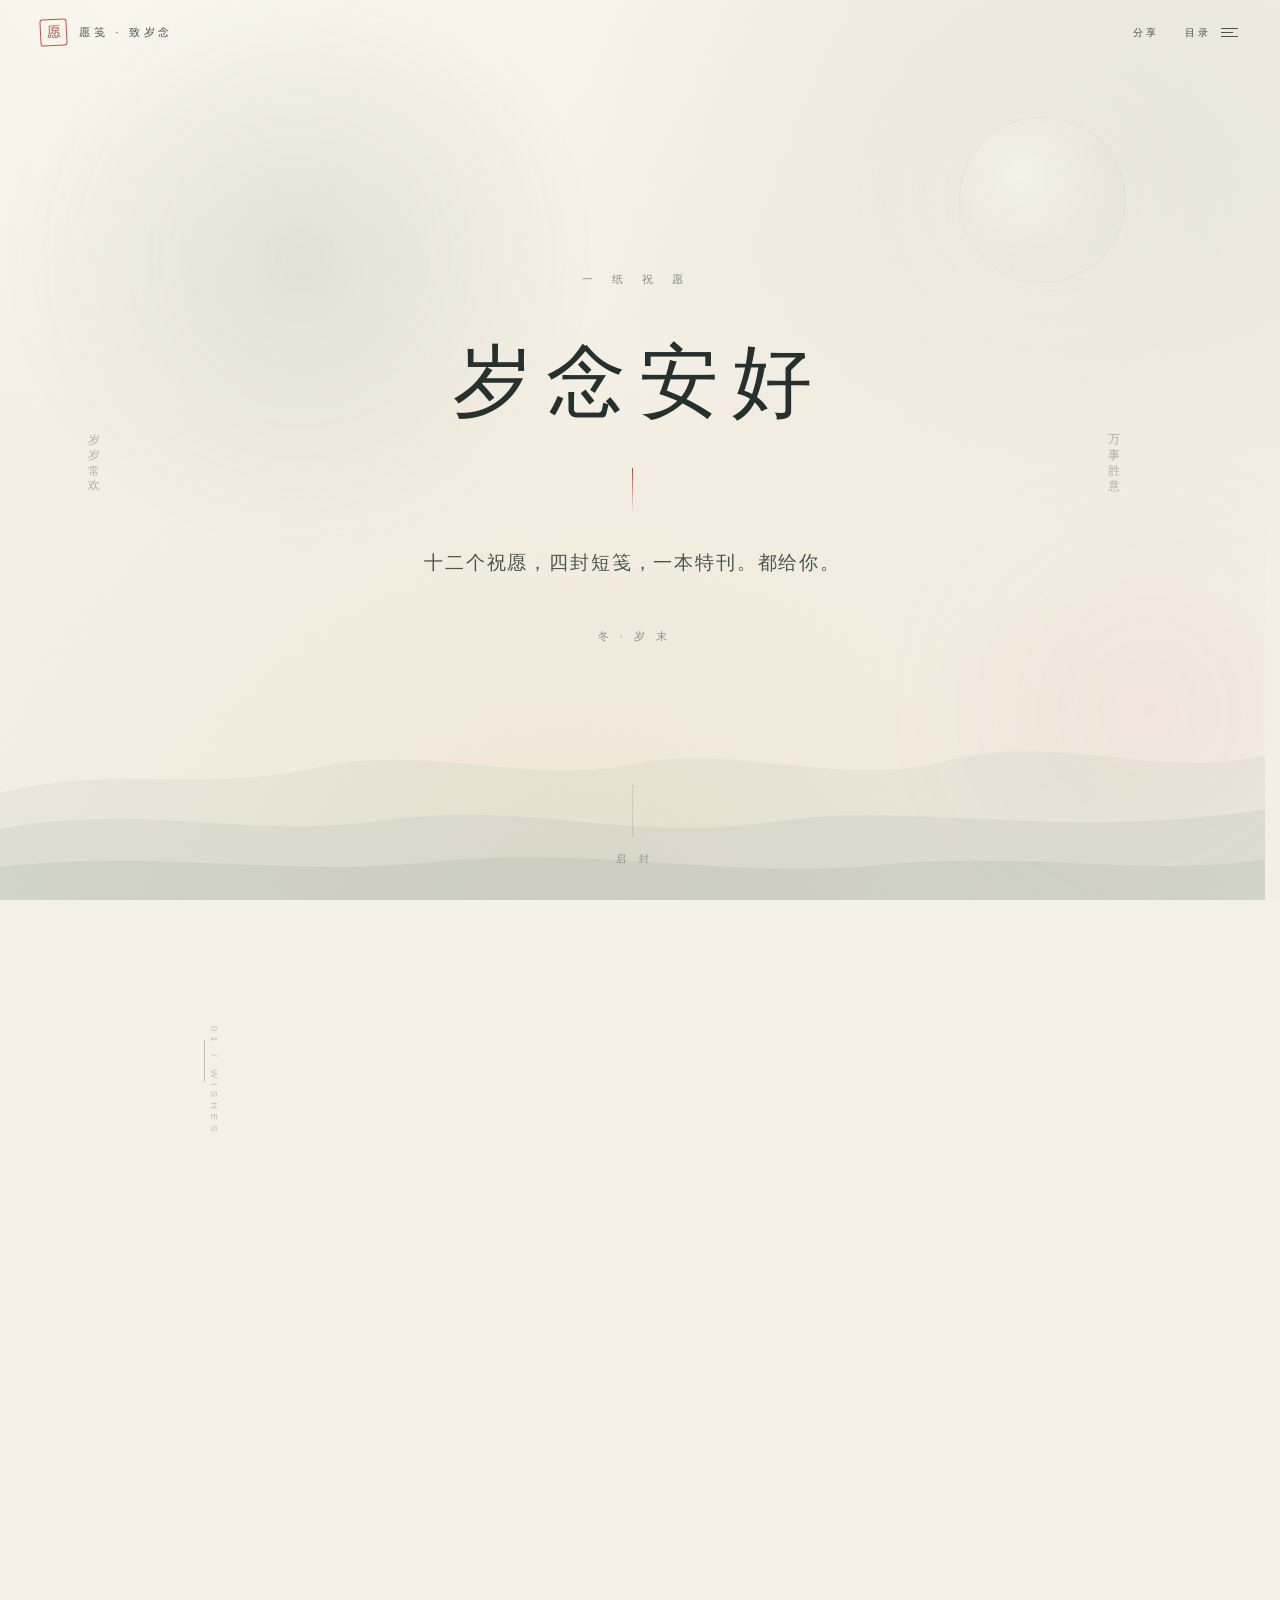
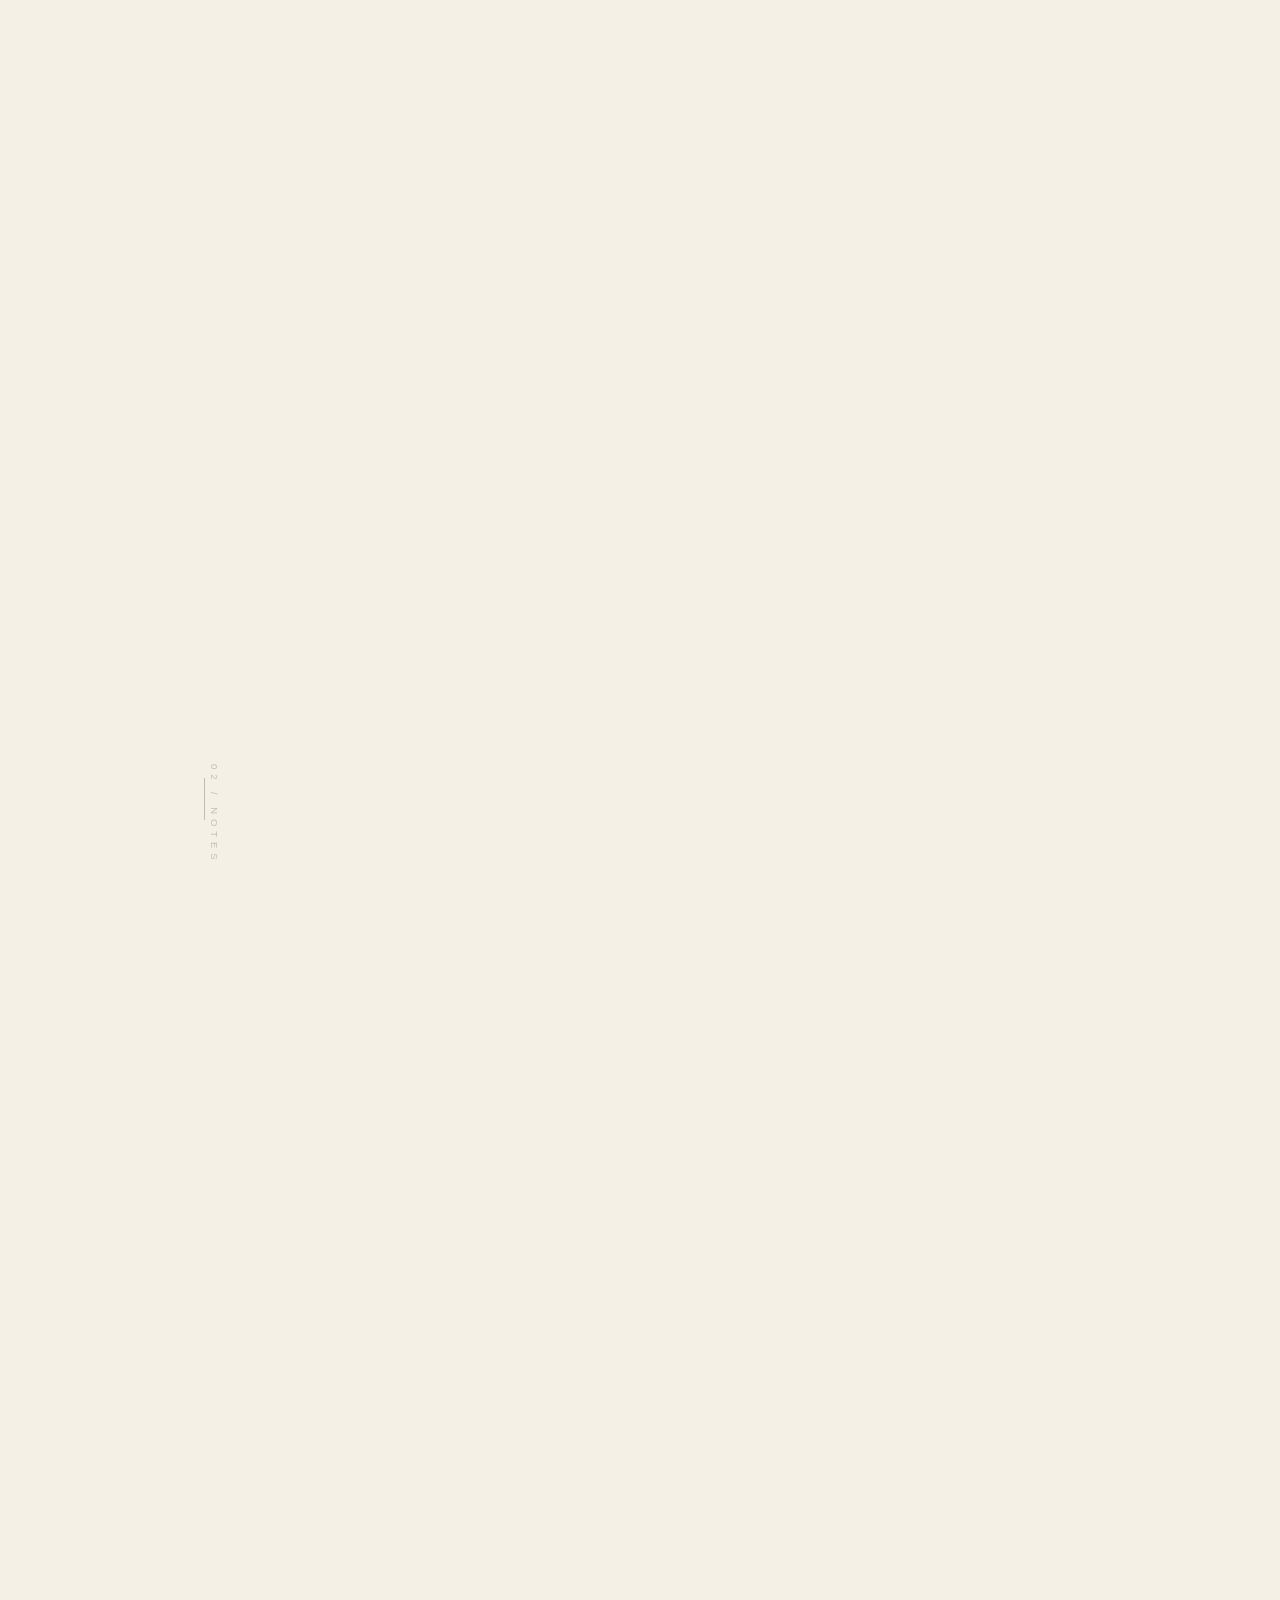
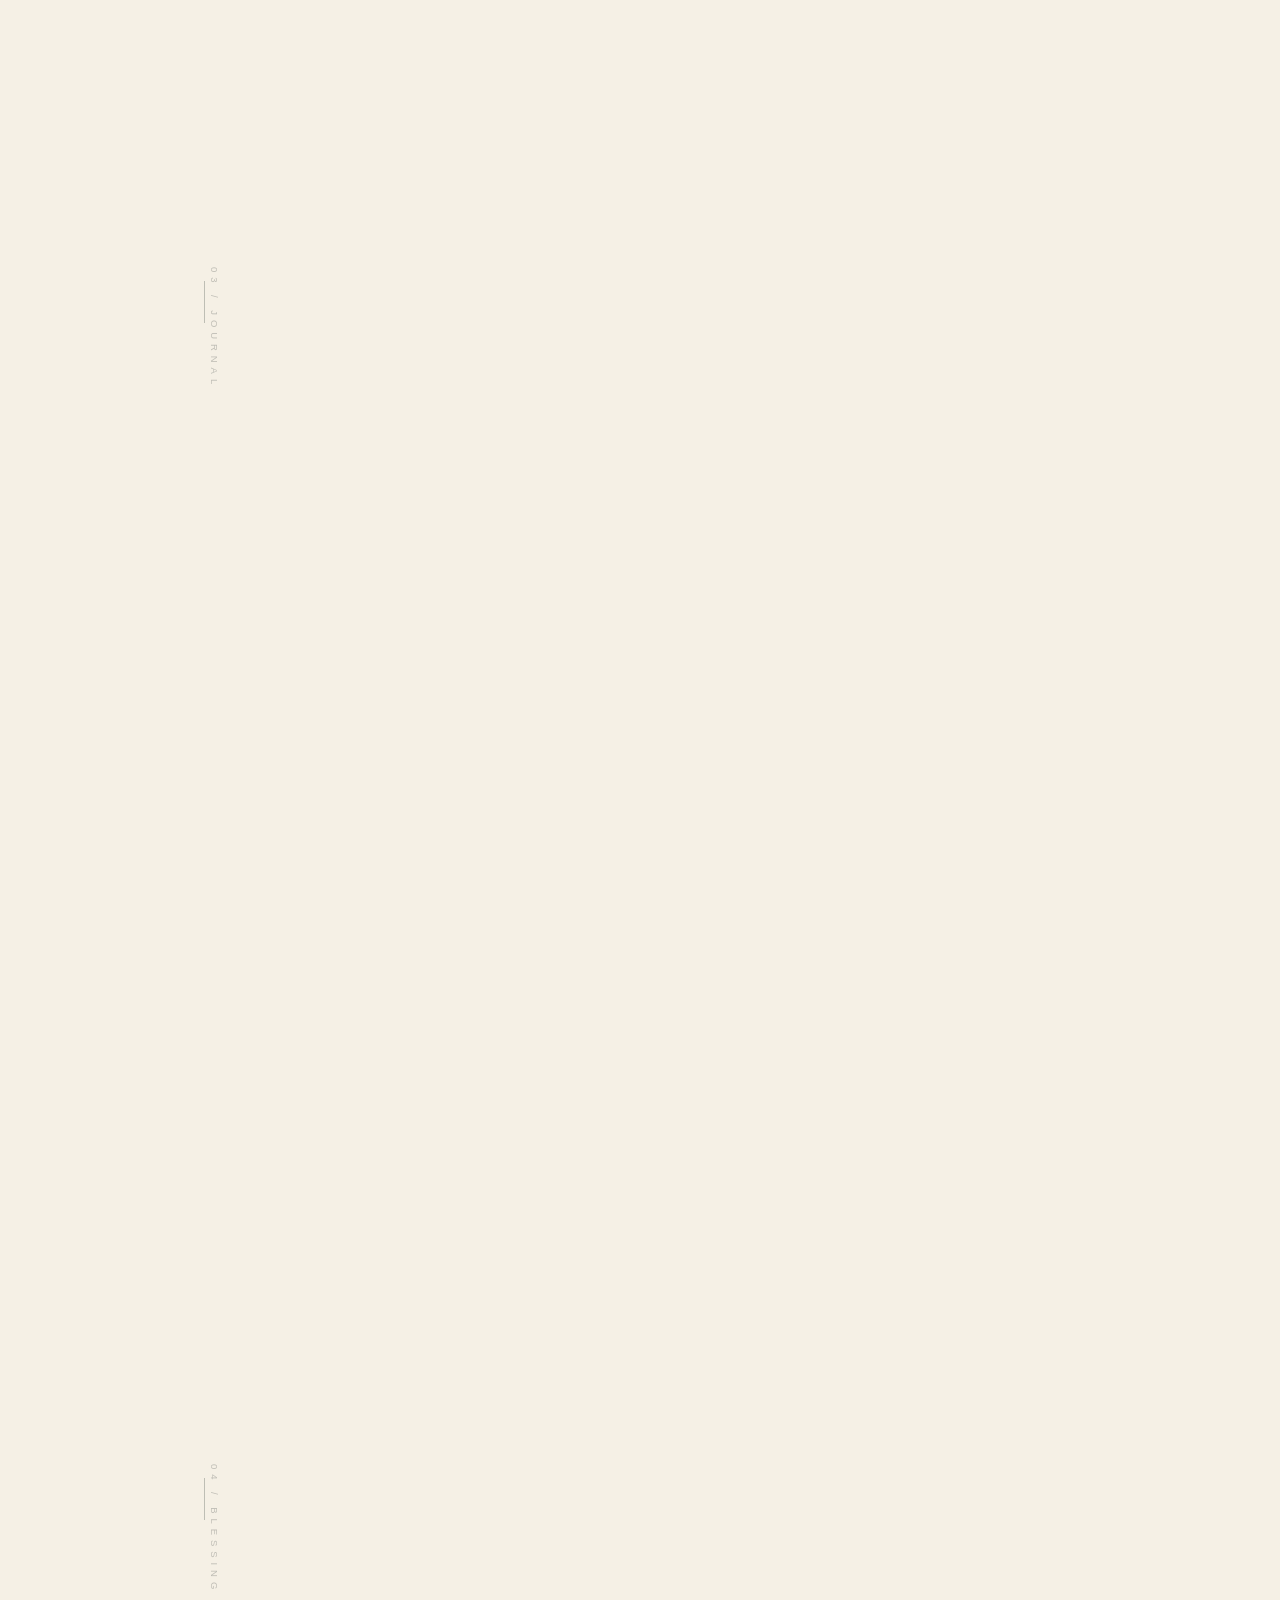
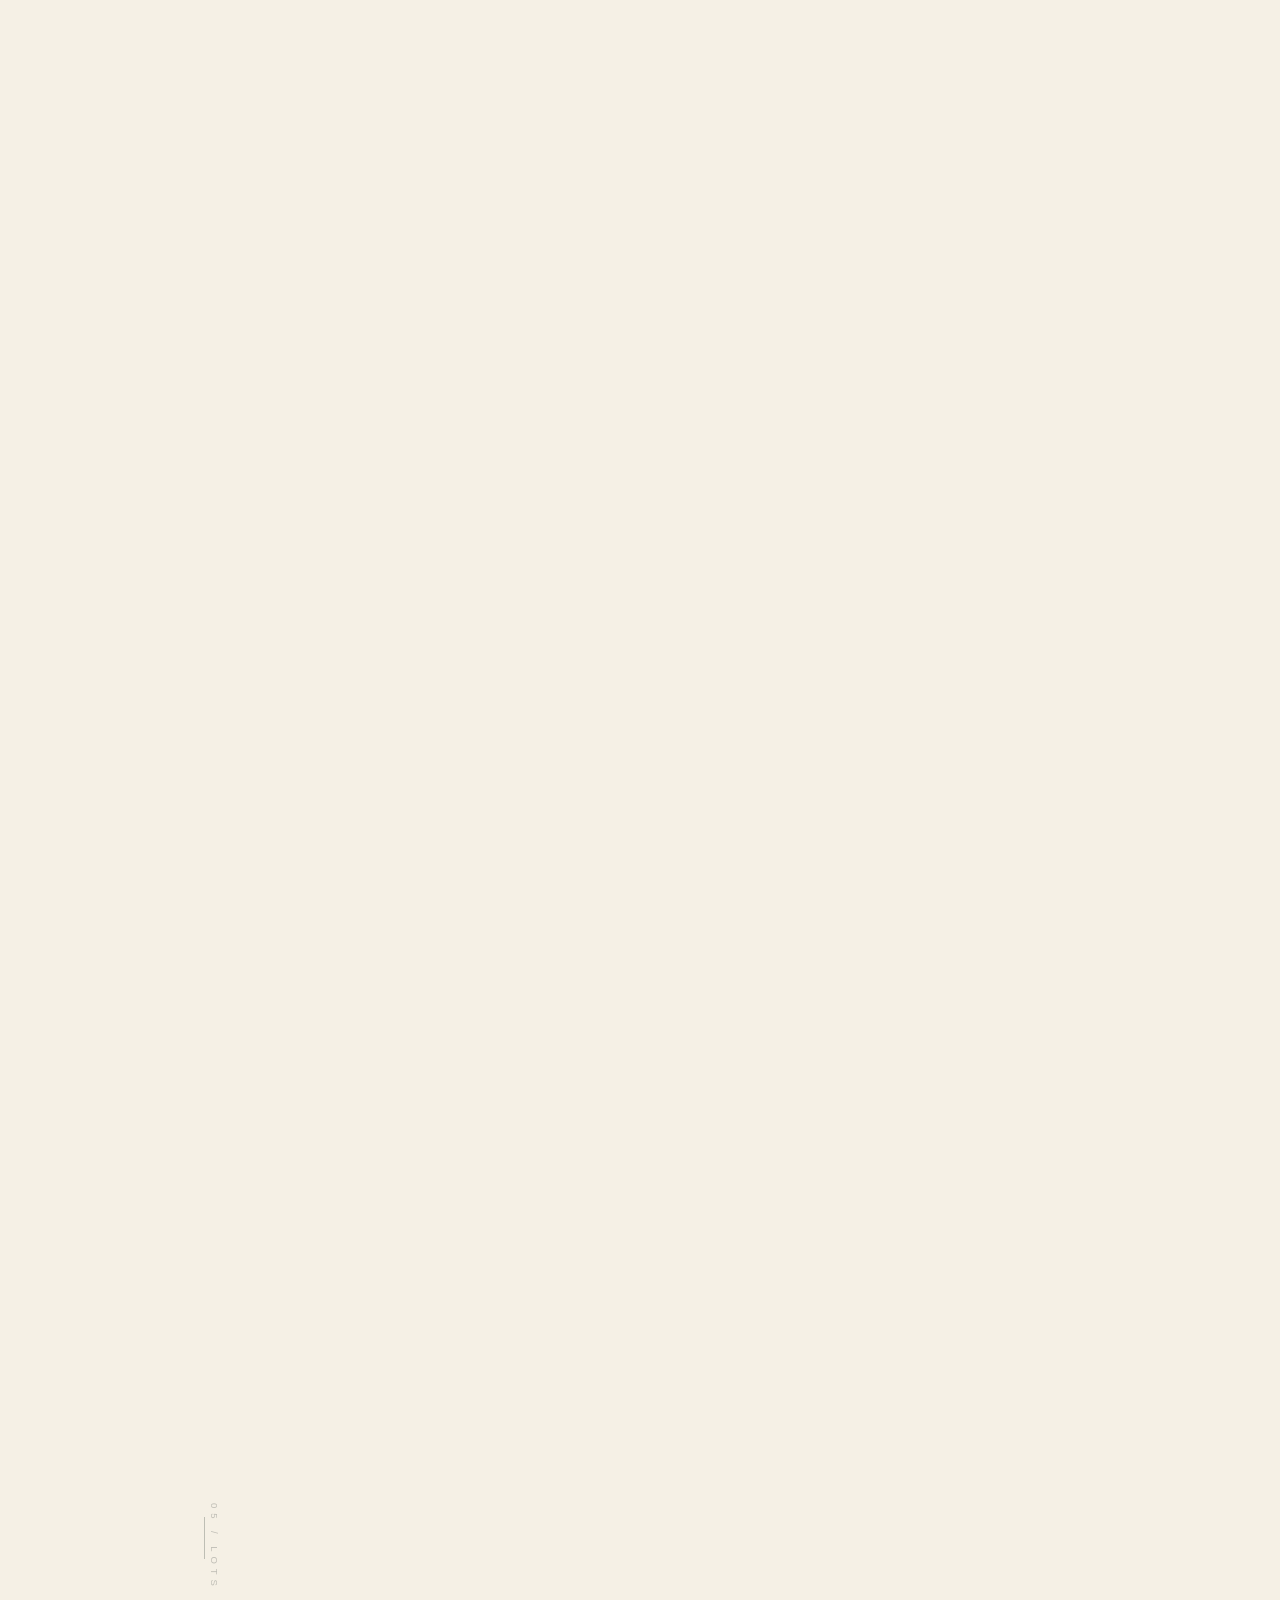
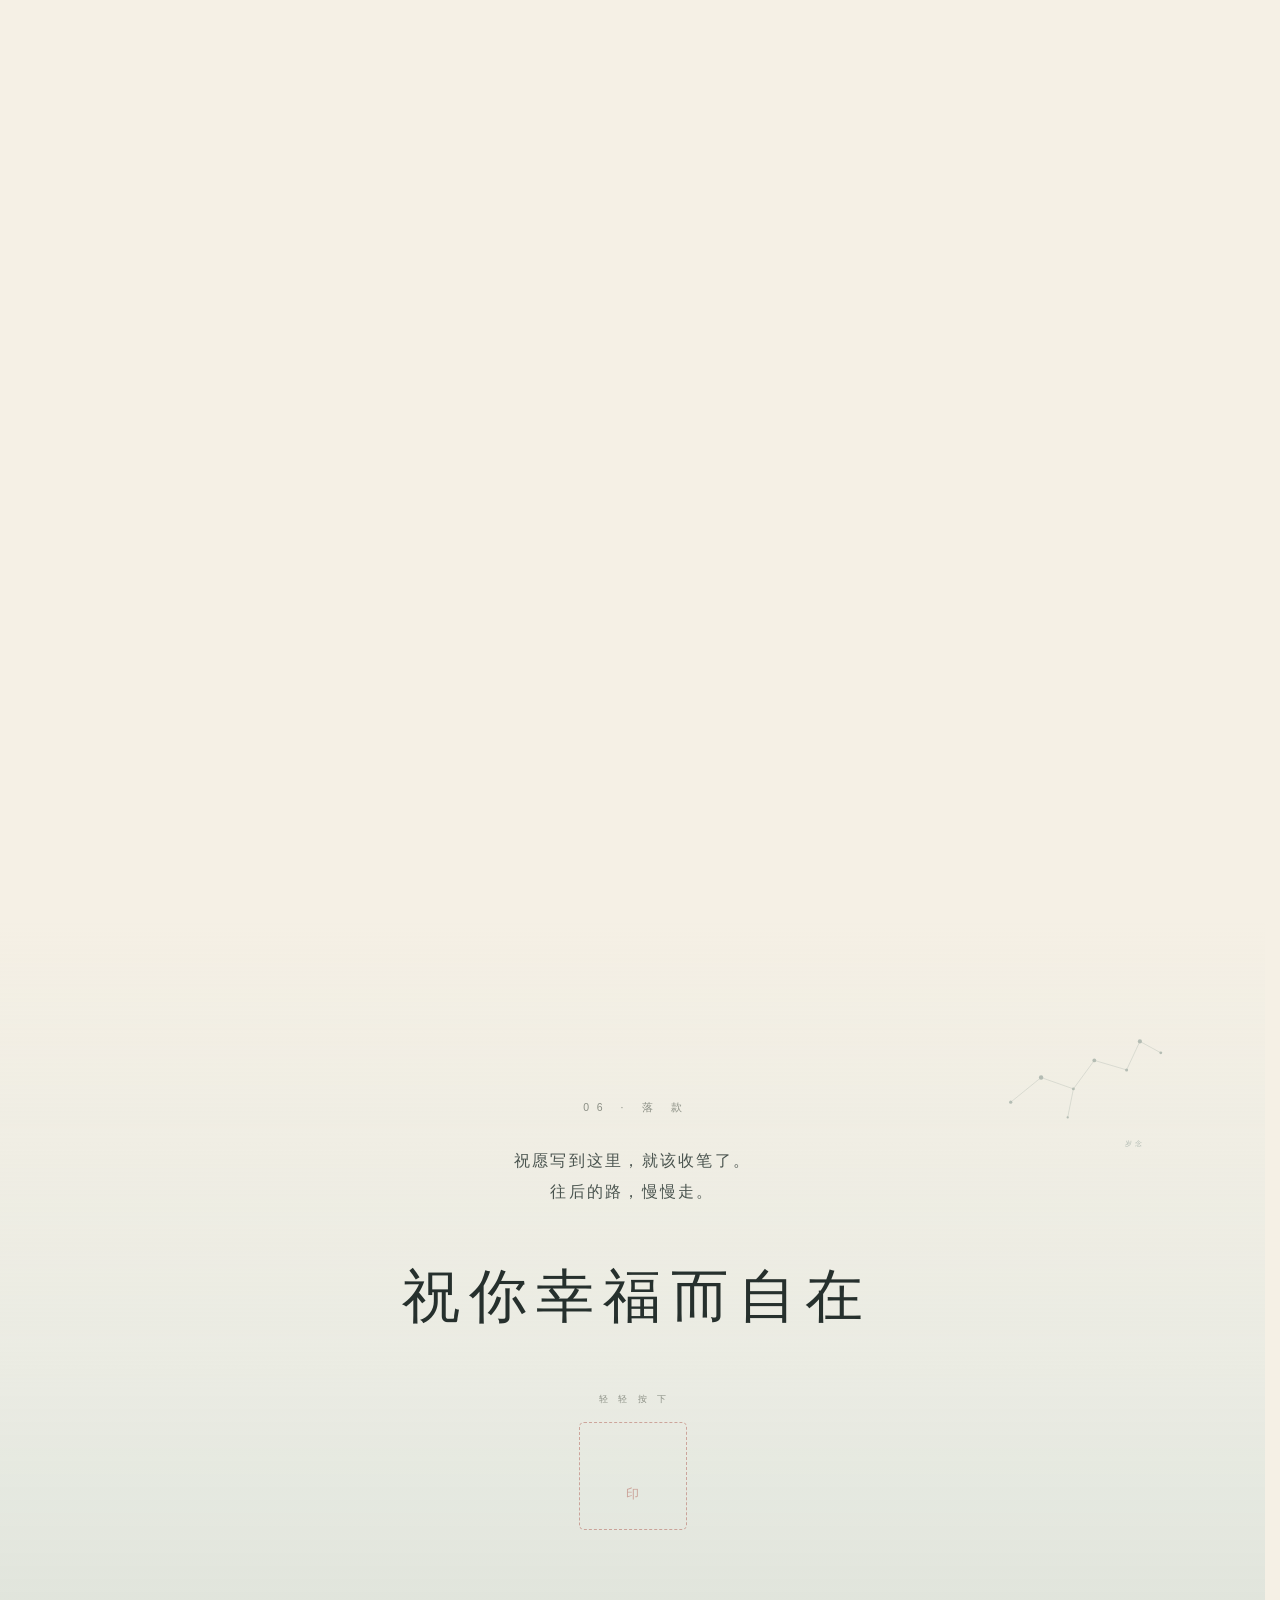
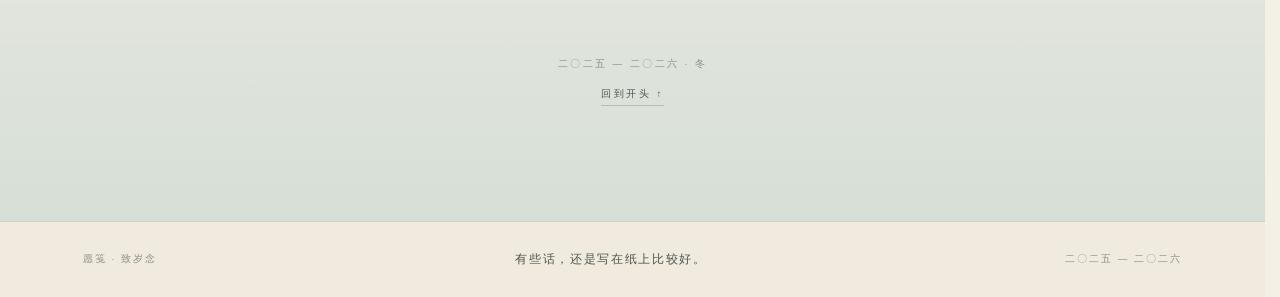
==== commit 811a3302: "update 愿笺-致岁念.html" ====
--- a/愿笺-致岁念.html
+++ b/愿笺-致岁念.html
@@ -8,6 +8,22 @@
 <meta property="og:title" content="愿笺 · 致岁念">
 <meta property="og:description" content="十二个祝愿，四封短笺，一本特刊。都给你。">
 <meta property="og:type" content="website">
+<link rel="canonical" href="https://yuan-jian.netlify.app/">
+<meta property="og:url" content="https://yuan-jian.netlify.app/">
+<meta property="og:site_name" content="愿笺 · 致岁念">
+<meta property="og:locale" content="zh_CN">
+<meta property="og:image" content="https://yuan-jian.netlify.app/assets/og-cover.jpg">
+<meta property="og:image:type" content="image/jpeg">
+<meta property="og:image:width" content="1200">
+<meta property="og:image:height" content="630">
+<meta property="og:image:alt" content="愿笺 · 致岁念：祝你幸福而自在">
+<meta name="twitter:card" content="summary_large_image">
+<meta name="twitter:title" content="愿笺 · 致岁念">
+<meta name="twitter:description" content="十二个祝愿，四封短笺，一本祝福特刊。都给你。">
+<meta name="twitter:image" content="https://yuan-jian.netlify.app/assets/og-cover.jpg">
+<link rel="image_src" href="https://yuan-jian.netlify.app/assets/og-cover.jpg">
+<meta name="thumbnail" content="https://yuan-jian.netlify.app/assets/og-cover.jpg">
+<meta itemprop="image" content="https://yuan-jian.netlify.app/assets/og-cover.jpg">
 <meta name="robots" content="noindex, nofollow">
 <meta name="theme-color" content="#f5f0e5">
 <link rel="icon" href="data:image/svg+xml,%3Csvg xmlns='http://www.w3.org/2000/svg' viewBox='0 0 64 64'%3E%3Crect width='64' height='64' rx='6' fill='%23a8463a'/%3E%3Ctext x='32' y='44' font-family='KaiTi,serif' font-size='36' fill='%23f8eedd' text-anchor='middle'%3E%E6%84%BF%3C/text%3E%3C/svg%3E">
@@ -211,6 +227,23 @@
   background:currentColor;
 }
 .menu-btn:hover{color:var(--cinnabar)}
+
+.topbar__actions{display:flex;align-items:center;gap:18px}
+.share-btn{
+  appearance:none;
+  padding:7px 2px;
+  border:0;
+  background:none;
+  cursor:pointer;
+  font-family:var(--sans);
+  font-size:10px;
+  letter-spacing:.3em;
+  text-indent:.3em;
+  color:var(--ink-soft);
+  transition:color .3s var(--ease);
+}
+.share-btn:hover{color:var(--cinnabar)}
+
 
 /* ---------- 右侧章节导航 ---------- */
 .rail{
@@ -1527,6 +1560,100 @@
   to{opacity:1;transform:none}
 }
 
+
+/* ---------- 分享 ---------- */
+.toast{
+  position:fixed;
+  left:50%;
+  bottom:34px;
+  z-index:93;
+  max-width:calc(100% - 40px);
+  padding:10px 18px;
+  border-radius:2px;
+  background:rgba(38,48,45,.93);
+  color:#f6f1e6;
+  font-family:var(--sans);
+  font-size:11px;
+  letter-spacing:.1em;
+  line-height:1.7;
+  text-align:center;
+  transform:translate(-50%,12px);
+  opacity:0;
+  visibility:hidden;
+  pointer-events:none;
+  transition:opacity .35s var(--ease),transform .35s var(--ease),visibility .35s;
+}
+.toast.is-visible{opacity:1;visibility:visible;transform:translate(-50%,0)}
+
+.share-guide{
+  position:fixed;
+  inset:0;
+  z-index:92;
+  background:rgba(18,24,22,.48);
+  opacity:0;
+  visibility:hidden;
+  transition:opacity .3s var(--ease),visibility .3s;
+}
+.share-guide.is-open{opacity:1;visibility:visible}
+.share-guide__arrow{
+  position:absolute;
+  top:26px;
+  right:30px;
+  color:#fbf6ea;
+  font-family:var(--latin);
+  font-size:46px;
+  line-height:1;
+  text-shadow:0 2px 18px rgba(0,0,0,.35);
+  animation:guidePulse 1.8s ease-in-out infinite;
+}
+@keyframes guidePulse{
+  0%,100%{transform:translateY(0);opacity:.65}
+  50%{transform:translateY(-7px);opacity:1}
+}
+.share-guide__card{
+  position:absolute;
+  left:50%;
+  bottom:64px;
+  transform:translateX(-50%);
+  width:min(86%,330px);
+  padding:24px 24px 20px;
+  border:1px solid rgba(120,100,70,.3);
+  background:linear-gradient(165deg,#fdf8ec,#f4ead7);
+  box-shadow:0 30px 60px -40px rgba(0,0,0,.6);
+  text-align:center;
+}
+.share-guide__title{
+  margin:0;
+  font-family:var(--kai);
+  font-size:21px;
+  letter-spacing:.08em;
+  color:var(--ink);
+}
+.share-guide__title strong{font-weight:400;color:var(--cinnabar);letter-spacing:.12em}
+.share-guide__text{
+  margin:10px 0 18px;
+  font-family:var(--sans);
+  font-size:12px;
+  line-height:1.9;
+  letter-spacing:.04em;
+  color:var(--ink-soft);
+}
+.share-guide__close{
+  appearance:none;
+  padding:9px 24px;
+  border:1px solid rgba(168,70,58,.4);
+  border-radius:2px;
+  background:none;
+  color:var(--cinnabar);
+  font-family:var(--sans);
+  font-size:9.5px;
+  letter-spacing:.28em;
+  text-indent:.28em;
+  cursor:pointer;
+  transition:background .3s,color .3s;
+}
+.share-guide__close:hover{background:var(--cinnabar);color:#faf4e6}
+
 /* ---------- 落款 ---------- */
 .end{
   position:relative;
@@ -1945,7 +2072,7 @@
   @page{margin:18mm}
   body{background:#fff;color:#000}
   body::before,.grain,.topbar,.rail,.progress,.index,.hero,.end,.footer,
-  .chapter:not(#blessing),.letter__tools,.chapter__side{display:none!important}
+  .chapter:not(#blessing),.letter__tools,.chapter__side,.toast,.share-guide{display:none!important}
   .chapter{padding:0!important}
   .chapter__inner{width:100%;max-width:none}
   #blessing .chapter__head,#blessing .lead,#blessing .prose{display:none!important}
@@ -1974,10 +2101,13 @@
     <span class="brand__seal" aria-hidden="true">愿</span>
     <span class="brand__text">愿笺 · 致岁念</span>
   </a>
-  <button class="menu-btn" id="menuBtn" type="button" aria-expanded="false" aria-controls="index">
-    目录
-    <span class="menu-btn__lines" aria-hidden="true"></span>
-  </button>
+  <div class="topbar__actions">
+    <button class="share-btn" id="shareBtn" type="button" aria-label="分享这个网站">分享</button>
+    <button class="menu-btn" id="menuBtn" type="button" aria-expanded="false" aria-controls="index">
+      目录
+      <span class="menu-btn__lines" aria-hidden="true"></span>
+    </button>
+  </div>
 </header>
 
 <nav class="rail" id="rail" aria-label="章节导航">
@@ -2577,6 +2707,17 @@
   </div>
 </footer>
 
+<div class="toast" id="toast" role="status" aria-live="polite"></div>
+
+<div class="share-guide" id="shareGuide" role="dialog" aria-modal="true" aria-label="分享提示" aria-hidden="true">
+  <div class="share-guide__arrow" aria-hidden="true">↗</div>
+  <div class="share-guide__card">
+    <p class="share-guide__title">点右上角的 <strong>···</strong></p>
+    <p class="share-guide__text">选择「分享给朋友」，这样发出去才有封面卡片。</p>
+    <button class="share-guide__close" id="shareGuideClose" type="button">知道了</button>
+  </div>
+</div>
+
 <script>
 /* =========================================================
    回信 · 致岁念 — 交互
@@ -3189,6 +3330,97 @@
     });
   })();
 
+  /* ---------- 分享 ---------- */
+  (function shareSite() {
+    var btn = $('#shareBtn');
+    if (!btn) return;
+    var toast = $('#toast');
+    var guide = $('#shareGuide');
+    var guideClose = $('#shareGuideClose');
+    var siteUrl = 'https://yuan-jian.netlify.app/';
+    var title = '愿笺 · 致岁念';
+    var text = '十二个祝愿，四封短笺，一本特刊。都给你。';
+    var toastTimer = null;
+    var lastFocus = null;
+
+    function isWeChat() {
+      return /MicroMessenger/i.test(navigator.userAgent || '');
+    }
+
+    function showToast(msg) {
+      if (!toast) return;
+      toast.textContent = msg;
+      toast.classList.add('is-visible');
+      clearTimeout(toastTimer);
+      toastTimer = setTimeout(function () { toast.classList.remove('is-visible'); }, 2800);
+    }
+
+    function fallbackCopy(done) {
+      var ta = document.createElement('textarea');
+      ta.value = siteUrl;
+      ta.setAttribute('readonly', '');
+      ta.style.position = 'fixed';
+      ta.style.top = '-1000px';
+      document.body.appendChild(ta);
+      ta.select();
+      try { document.execCommand('copy'); } catch (e) {}
+      document.body.removeChild(ta);
+      done();
+    }
+
+    function copyLink() {
+      var done = function () { showToast('链接已复制，打开微信粘贴发送'); };
+      if (navigator.clipboard && navigator.clipboard.writeText) {
+        navigator.clipboard.writeText(siteUrl).then(done).catch(function () { fallbackCopy(done); });
+      } else {
+        fallbackCopy(done);
+      }
+    }
+
+    function openGuide() {
+      if (!guide) return;
+      lastFocus = document.activeElement;
+      guide.classList.add('is-open');
+      guide.setAttribute('aria-hidden', 'false');
+      document.body.classList.add('is-locked');
+      if (guideClose) guideClose.focus();
+    }
+
+    function closeGuide() {
+      if (!guide) return;
+      guide.classList.remove('is-open');
+      guide.setAttribute('aria-hidden', 'true');
+      document.body.classList.remove('is-locked');
+      if (lastFocus && lastFocus.focus) lastFocus.focus();
+    }
+
+    btn.addEventListener('click', function () {
+      if (isWeChat()) { openGuide(); return; }
+      if (navigator.share) {
+        try {
+          navigator.share({ title: title, text: text, url: siteUrl }).catch(function (err) {
+            if (err && err.name === 'AbortError') return;
+            copyLink();
+          });
+        } catch (e) {
+          copyLink();
+        }
+        return;
+      }
+      copyLink();
+    });
+
+    if (guideClose) guideClose.addEventListener('click', closeGuide);
+    if (guide) {
+      guide.addEventListener('click', function (e) {
+        if (e.target === guide) closeGuide();
+      });
+      guide.addEventListener('keydown', function (e) {
+        if (e.key === 'Escape') closeGuide();
+      });
+    }
+  })();
+
   /* ---------- 12. 打印这封信 ---------- */
   (function printLetter() {
     var btn = $('#printBtn');
